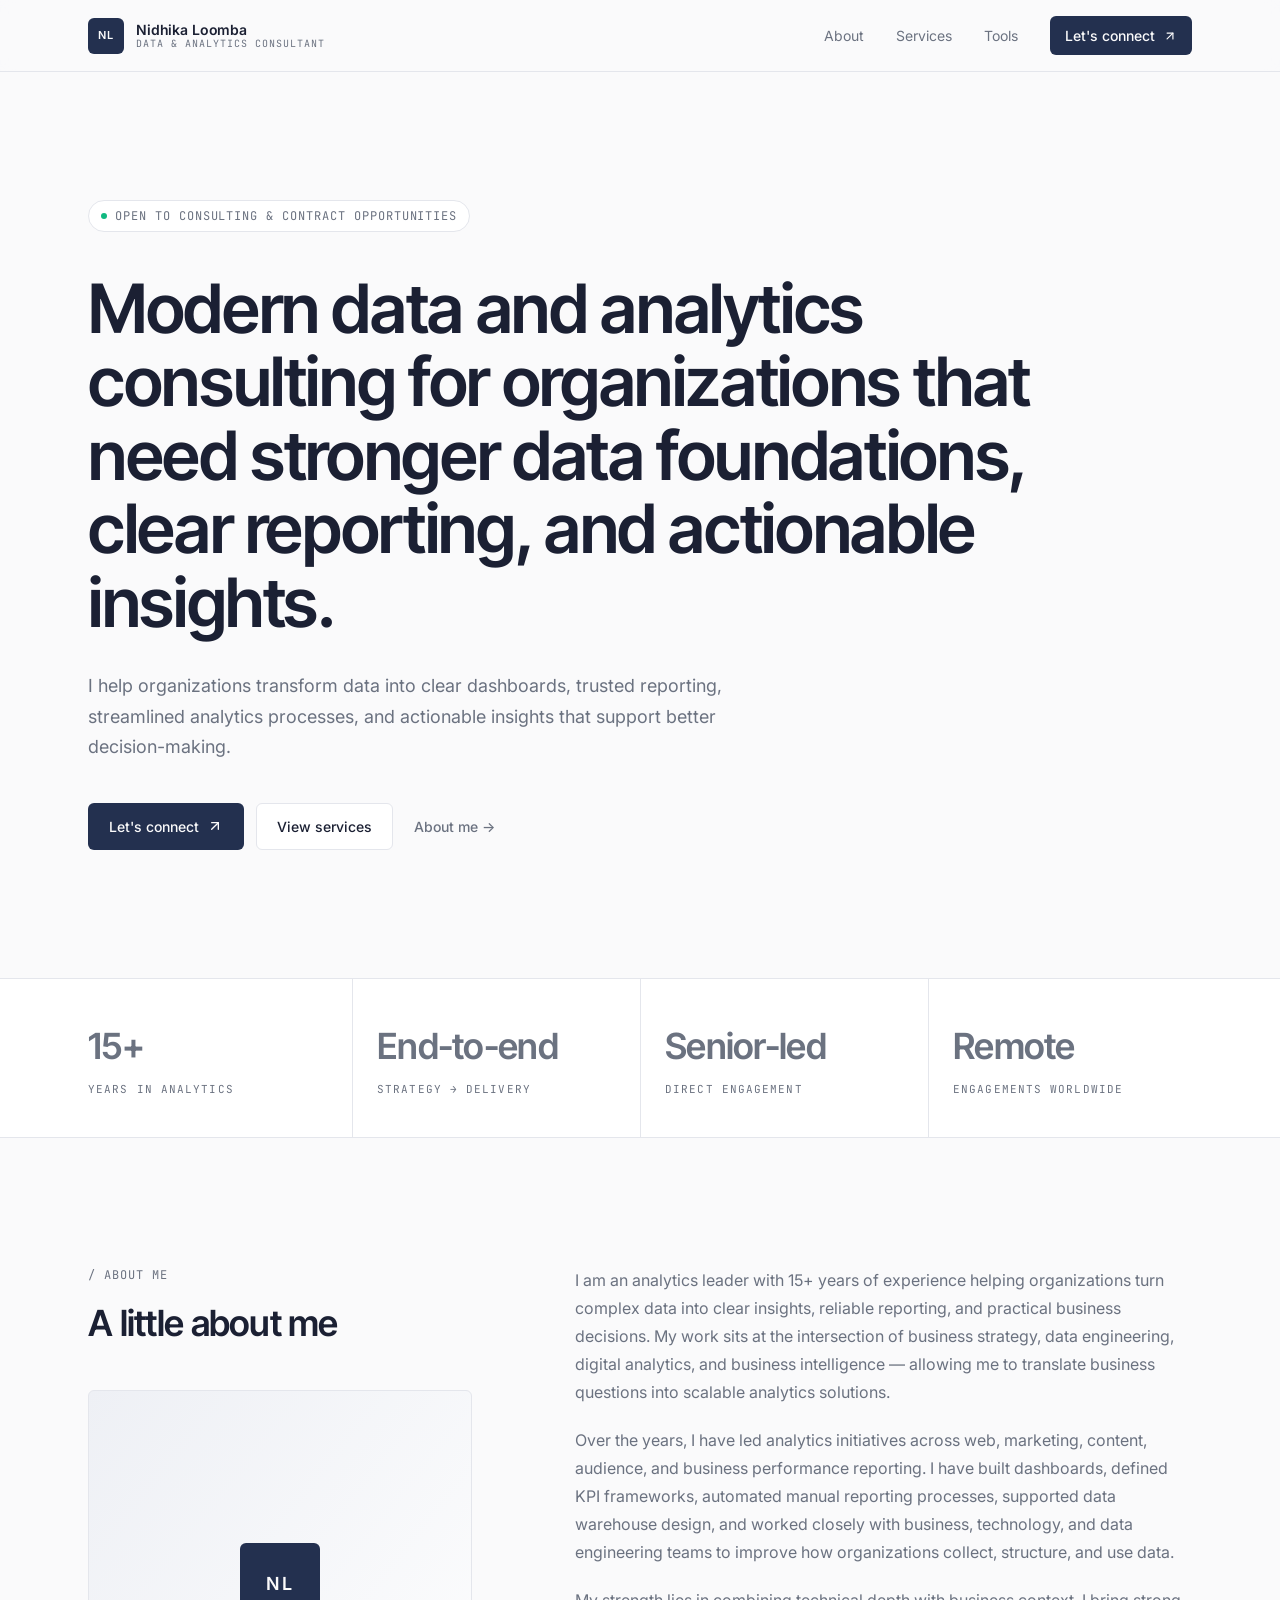
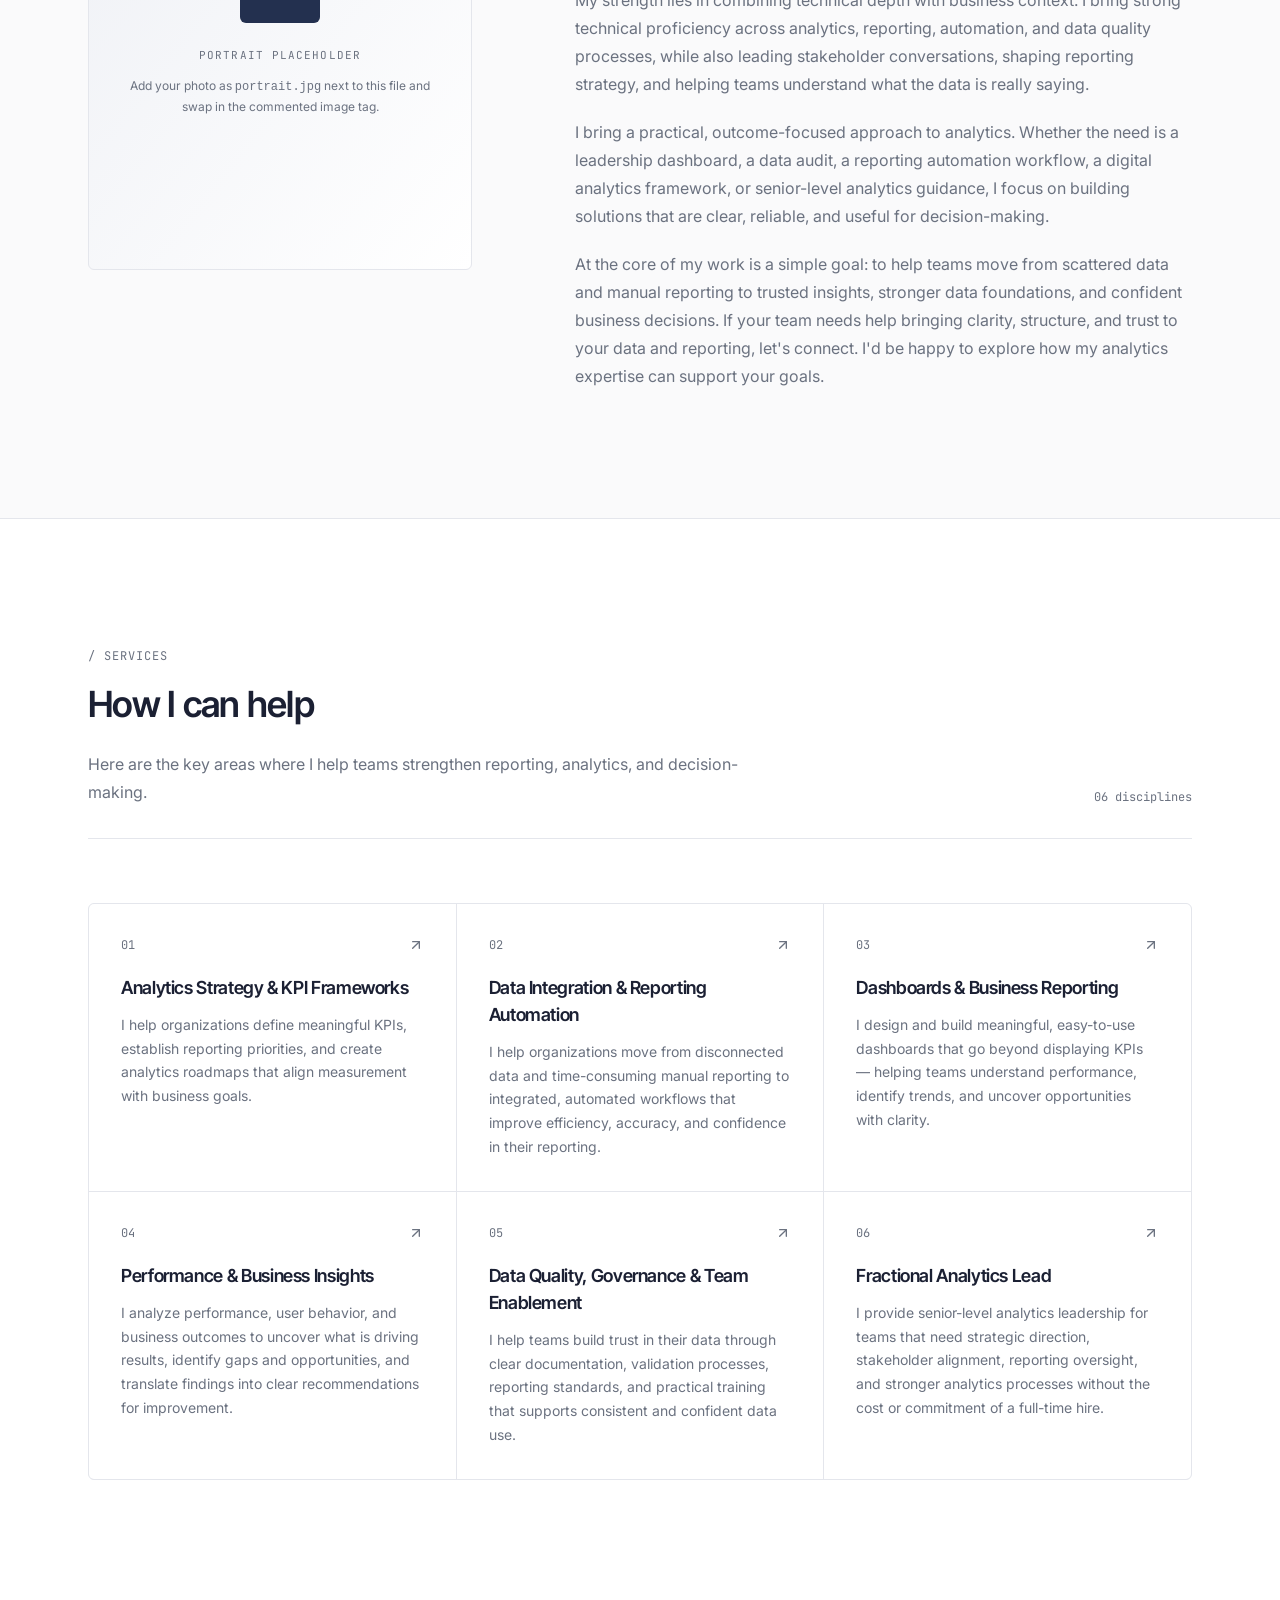
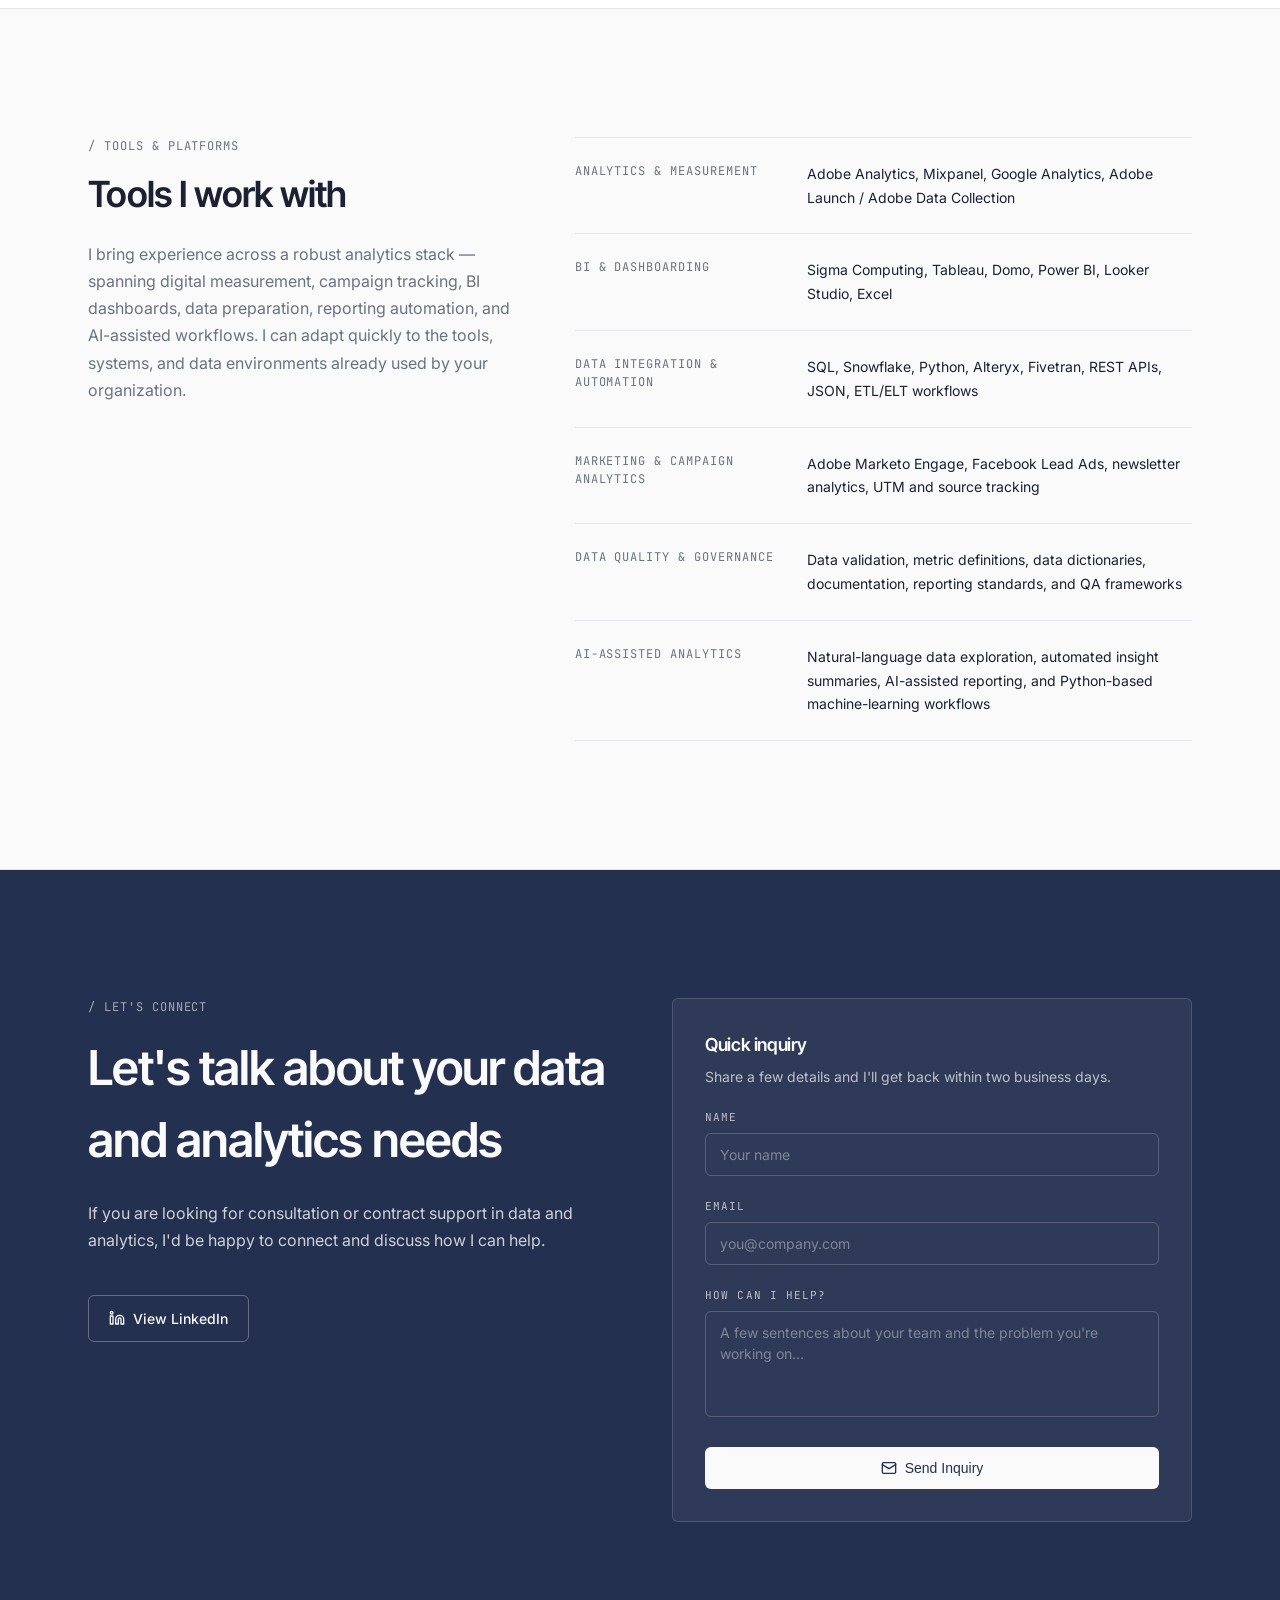
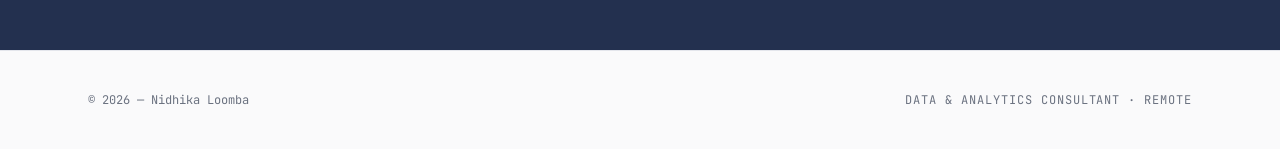
==== index.html @ ed6e91cd "Add files via upload" ====
<!doctype html>
<html lang="en">
  <head>
    <meta charset="utf-8" />
    <meta name="viewport" content="width=device-width, initial-scale=1" />
    <title>Nidhika Loomba — Data &amp; Analytics Consultant</title>
    <meta
      name="description"
      content="Senior data & analytics consultant with 15+ years of experience. Analytics strategy, dashboards, reporting automation, digital analytics, data quality, and fractional analytics leadership."
    />
    <link rel="canonical" href="https://example.github.io/" />
    <meta property="og:type" content="website" />
    <meta property="og:title" content="Nidhika Loomba — Data &amp; Analytics Consultant" />
    <meta
      property="og:description"
      content="Modern data and analytics consulting for organizations that need stronger data foundations, clear reporting, and actionable insights."
    />
    <meta name="twitter:card" content="summary_large_image" />
    <link rel="preconnect" href="https://fonts.googleapis.com" />
    <link rel="preconnect" href="https://fonts.gstatic.com" crossorigin />
    <link
      href="https://fonts.googleapis.com/css2?family=Inter:wght@400;500;600&family=Inter+Tight:wght@600&family=JetBrains+Mono:wght@400;500&display=swap"
      rel="stylesheet"
    />
    <link rel="stylesheet" href="styles.css" />
    <script type="application/ld+json">
      {
        "@context": "https://schema.org",
        "@type": "Person",
        "name": "Nidhika Loomba",
        "jobTitle": "Data & Analytics Consultant",
        "email": "mailto:nidhikaloomba@gmail.com",
        "description": "Senior data and analytics consultant with 15+ years of experience in analytics strategy, dashboards, reporting automation and data governance."
      }
    </script>
  </head>
  <body>
    <!-- HEADER -->
    <header class="site-header">
      <div class="wrap header-inner">
        <a class="brand" href="#top">
          <span class="brand-mark">NL</span>
          <span class="brand-text">
            <span class="brand-name">Nidhika Loomba</span>
            <span class="brand-role">Data &amp; Analytics Consultant</span>
          </span>
        </a>
        <nav class="site-nav">
          <a href="#about">About</a>
          <a href="#services">Services</a>
          <a href="#tools">Tools</a>
          <a href="#contact" class="btn btn-primary btn-sm">
            Let's connect
            <svg class="icon icon-sm" viewBox="0 0 24 24" aria-hidden="true"><path d="M7 17 17 7"/><path d="M7 7h10v10"/></svg>
          </a>
        </nav>
      </div>
    </header>

    <main id="top">
      <!-- HERO -->
      <section class="section">
        <div class="wrap hero">
          <div class="badge">
            <span class="dot"></span>
            <span class="mono" style="text-transform: uppercase; letter-spacing: 0.08em;">
              Open to consulting &amp; contract opportunities
            </span>
          </div>
          <h1>
            Modern data and analytics consulting for organizations that need
            stronger data foundations, clear reporting, and actionable insights.
          </h1>
          <p class="hero-lead">
            I help organizations transform data into clear dashboards, trusted
            reporting, streamlined analytics processes, and actionable insights
            that support better decision-making.
          </p>
          <div class="hero-actions">
            <a href="#contact" class="btn btn-primary">
              Let's connect
              <svg class="icon" viewBox="0 0 24 24" aria-hidden="true"><path d="M7 17 17 7"/><path d="M7 7h10v10"/></svg>
            </a>
            <a href="#services" class="btn btn-outline">View services</a>
            <a href="#about" class="btn btn-ghost">About me →</a>
          </div>
        </div>
      </section>

      <!-- METRICS -->
      <section class="metrics">
        <div class="wrap metrics-grid" style="padding-left: 0; padding-right: 0;">
          <div class="metric">
            <div class="metric-value">15+</div>
            <div class="metric-label">Years in analytics</div>
          </div>
          <div class="metric">
            <div class="metric-value">End-to-end</div>
            <div class="metric-label">Strategy → delivery</div>
          </div>
          <div class="metric">
            <div class="metric-value">Senior-led</div>
            <div class="metric-label">Direct engagement</div>
          </div>
          <div class="metric">
            <div class="metric-value">Remote</div>
            <div class="metric-label">Engagements worldwide</div>
          </div>
        </div>
      </section>

      <!-- ABOUT -->
      <section id="about" class="section">
        <div class="wrap section-pad about-grid">
          <div class="about-left">
            <div class="eyebrow">/ About Me</div>
            <h2 class="section-title">A little about me</h2>
            <div class="portrait">
              <!-- Replace the block below with: <img src="portrait.jpg" alt="Portrait of Nidhika Loomba" /> -->
              <div class="portrait-inner">
                <div class="portrait-mark">NL</div>
                <div class="metric-label" style="margin-top: 1.5rem;">Portrait Placeholder</div>
                <p class="muted" style="margin-top: 0.75rem; font-size: 0.75rem; line-height: 1.7;">
                  Add your photo as <code>portrait.jpg</code> next to this file
                  and swap in the commented image tag.
                </p>
              </div>
            </div>
          </div>
          <div class="about-copy">
            <p>
              I am an analytics leader with 15+ years of experience helping
              organizations turn complex data into clear insights, reliable
              reporting, and practical business decisions. My work sits at the
              intersection of business strategy, data engineering, digital
              analytics, and business intelligence — allowing me to translate
              business questions into scalable analytics solutions.
            </p>
            <p>
              Over the years, I have led analytics initiatives across web,
              marketing, content, audience, and business performance reporting.
              I have built dashboards, defined KPI frameworks, automated manual
              reporting processes, supported data warehouse design, and worked
              closely with business, technology, and data engineering teams to
              improve how organizations collect, structure, and use data.
            </p>
            <p>
              My strength lies in combining technical depth with business
              context. I bring strong technical proficiency across analytics,
              reporting, automation, and data quality processes, while also
              leading stakeholder conversations, shaping reporting strategy, and
              helping teams understand what the data is really saying.
            </p>
            <p>
              I bring a practical, outcome-focused approach to analytics.
              Whether the need is a leadership dashboard, a data audit, a
              reporting automation workflow, a digital analytics framework, or
              senior-level analytics guidance, I focus on building solutions
              that are clear, reliable, and useful for decision-making.
            </p>
            <p>
              At the core of my work is a simple goal: to help teams move from
              scattered data and manual reporting to trusted insights, stronger
              data foundations, and confident business decisions. If your team
              needs help bringing clarity, structure, and trust to your data and
              reporting, let's connect. I'd be happy to explore how my analytics
              expertise can support your goals.
            </p>
          </div>
        </div>
      </section>

      <!-- SERVICES -->
      <section id="services" class="section services">
        <div class="wrap section-pad">
          <div class="services-head">
            <div>
              <div class="eyebrow">/ Services</div>
              <h2 class="section-title">How I can help</h2>
              <p>
                Here are the key areas where I help teams strengthen reporting,
                analytics, and decision-making.
              </p>
            </div>
            <div class="mono muted" style="font-size: 0.75rem;">06 disciplines</div>
          </div>
          <div class="services-grid">
            <article class="service">
              <div class="service-top">
                <span>01</span>
                <svg class="icon" viewBox="0 0 24 24" aria-hidden="true"><path d="M7 17 17 7"/><path d="M7 7h10v10"/></svg>
              </div>
              <h3>Analytics Strategy &amp; KPI Frameworks</h3>
              <p>
                I help organizations define meaningful KPIs, establish reporting
                priorities, and create analytics roadmaps that align measurement
                with business goals.
              </p>
            </article>
            <article class="service">
              <div class="service-top">
                <span>02</span>
                <svg class="icon" viewBox="0 0 24 24" aria-hidden="true"><path d="M7 17 17 7"/><path d="M7 7h10v10"/></svg>
              </div>
              <h3>Data Integration &amp; Reporting Automation</h3>
              <p>
                I help organizations move from disconnected data and
                time-consuming manual reporting to integrated, automated
                workflows that improve efficiency, accuracy, and confidence in
                their reporting.
              </p>
            </article>
            <article class="service">
              <div class="service-top">
                <span>03</span>
                <svg class="icon" viewBox="0 0 24 24" aria-hidden="true"><path d="M7 17 17 7"/><path d="M7 7h10v10"/></svg>
              </div>
              <h3>Dashboards &amp; Business Reporting</h3>
              <p>
                I design and build meaningful, easy-to-use dashboards that go
                beyond displaying KPIs — helping teams understand performance,
                identify trends, and uncover opportunities with clarity.
              </p>
            </article>
            <article class="service">
              <div class="service-top">
                <span>04</span>
                <svg class="icon" viewBox="0 0 24 24" aria-hidden="true"><path d="M7 17 17 7"/><path d="M7 7h10v10"/></svg>
              </div>
              <h3>Performance &amp; Business Insights</h3>
              <p>
                I analyze performance, user behavior, and business outcomes to
                uncover what is driving results, identify gaps and
                opportunities, and translate findings into clear recommendations
                for improvement.
              </p>
            </article>
            <article class="service">
              <div class="service-top">
                <span>05</span>
                <svg class="icon" viewBox="0 0 24 24" aria-hidden="true"><path d="M7 17 17 7"/><path d="M7 7h10v10"/></svg>
              </div>
              <h3>Data Quality, Governance &amp; Team Enablement</h3>
              <p>
                I help teams build trust in their data through clear
                documentation, validation processes, reporting standards, and
                practical training that supports consistent and confident data
                use.
              </p>
            </article>
            <article class="service">
              <div class="service-top">
                <span>06</span>
                <svg class="icon" viewBox="0 0 24 24" aria-hidden="true"><path d="M7 17 17 7"/><path d="M7 7h10v10"/></svg>
              </div>
              <h3>Fractional Analytics Lead</h3>
              <p>
                I provide senior-level analytics leadership for teams that need
                strategic direction, stakeholder alignment, reporting oversight,
                and stronger analytics processes without the cost or commitment
                of a full-time hire.
              </p>
            </article>
          </div>
        </div>
      </section>

      <!-- TOOLS -->
      <section id="tools" class="section">
        <div class="wrap section-pad tools-grid">
          <div class="tools-intro">
            <div class="eyebrow">/ Tools &amp; Platforms</div>
            <h2 class="section-title">Tools I work with</h2>
            <p>
              I bring experience across a robust analytics stack — spanning
              digital measurement, campaign tracking, BI dashboards, data
              preparation, reporting automation, and AI-assisted workflows. I
              can adapt quickly to the tools, systems, and data environments
              already used by your organization.
            </p>
          </div>
          <div class="tools-body">
            <dl class="tool-list">
              <div class="tool-row">
                <dt>Analytics &amp; Measurement</dt>
                <dd>Adobe Analytics, Mixpanel, Google Analytics, Adobe Launch / Adobe Data Collection</dd>
              </div>
              <div class="tool-row">
                <dt>BI &amp; Dashboarding</dt>
                <dd>Sigma Computing, Tableau, Domo, Power BI, Looker Studio, Excel</dd>
              </div>
              <div class="tool-row">
                <dt>Data Integration &amp; Automation</dt>
                <dd>SQL, Snowflake, Python, Alteryx, Fivetran, REST APIs, JSON, ETL/ELT workflows</dd>
              </div>
              <div class="tool-row">
                <dt>Marketing &amp; Campaign Analytics</dt>
                <dd>Adobe Marketo Engage, Facebook Lead Ads, newsletter analytics, UTM and source tracking</dd>
              </div>
              <div class="tool-row">
                <dt>Data Quality &amp; Governance</dt>
                <dd>Data validation, metric definitions, data dictionaries, documentation, reporting standards, and QA frameworks</dd>
              </div>
              <div class="tool-row">
                <dt>AI-Assisted Analytics</dt>
                <dd>Natural-language data exploration, automated insight summaries, AI-assisted reporting, and Python-based machine-learning workflows</dd>
              </div>
            </dl>
          </div>
        </div>
      </section>

      <!-- CONTACT -->
      <section id="contact" class="contact">
        <div class="wrap section-pad contact-grid">
          <div class="contact-left">
            <div class="eyebrow">/ Let's Connect</div>
            <h2>Let's talk about your data and analytics needs</h2>
            <p class="contact-lead">
              If you are looking for consultation or contract support in data
              and analytics, I'd be happy to connect and discuss how I can help.
            </p>
            <div class="contact-actions">
              <a
                href="https://www.linkedin.com/"
                target="_blank"
                rel="noreferrer"
                class="btn btn-on-dark"
              >
                <svg class="icon" viewBox="0 0 24 24" aria-hidden="true"><path d="M16 8a6 6 0 0 1 6 6v7h-4v-7a2 2 0 0 0-4 0v7h-4v-7a6 6 0 0 1 6-6z"/><rect x="2" y="9" width="4" height="12"/><circle cx="4" cy="4" r="2"/></svg>
                View LinkedIn
              </a>
            </div>
          </div>

          <div class="contact-right">
            <form class="contact-form" id="inquiry-form">
              <h3>Quick inquiry</h3>
              <p>Share a few details and I'll get back within two business days.</p>
              <div class="field">
                <label for="name">Name</label>
                <input id="name" name="name" required placeholder="Your name" />
              </div>
              <div class="field">
                <label for="email">Email</label>
                <input id="email" name="email" type="email" required placeholder="you@company.com" />
              </div>
              <div class="field">
                <label for="message">How can I help?</label>
                <textarea
                  id="message"
                  name="message"
                  rows="4"
                  required
                  placeholder="A few sentences about your team and the problem you're working on…"
                ></textarea>
              </div>
              <button type="submit" class="btn btn-submit">
                <svg class="icon" viewBox="0 0 24 24" aria-hidden="true"><rect x="2" y="4" width="20" height="16" rx="2"/><path d="m22 7-10 6L2 7"/></svg>
                Send Inquiry
              </button>
            </form>
          </div>
        </div>
      </section>
    </main>

    <!-- FOOTER -->
    <footer class="site-footer">
      <div class="wrap footer-inner">
        <div class="mono">© <span id="year">2026</span> — Nidhika Loomba</div>
        <div class="mono" style="text-transform: uppercase; letter-spacing: 0.08em;">
          Data &amp; Analytics Consultant · Remote
        </div>
      </div>
    </footer>

    <script src="script.js"></script>
  </body>
</html>
---- styles.css ----
/* Nidhika Loomba — Data & Analytics Consultant
   Plain CSS, no build step required. */

:root {
  --background: #fafafb;
  --foreground: #1b2033;
  --card: #ffffff;
  --primary: #23304f;
  --primary-foreground: #fafafb;
  --muted-foreground: #6b7280;
  --accent: #eef0f5;
  --border: #e4e6ec;
  --radius: 0.375rem;
  --font-display: "Inter Tight", ui-sans-serif, system-ui, sans-serif;
  --font-body: "Inter", ui-sans-serif, system-ui, sans-serif;
  --font-mono: "JetBrains Mono", ui-monospace, monospace;
  --max: 72rem;
}

* { box-sizing: border-box; margin: 0; padding: 0; }

html { scroll-behavior: smooth; }

body {
  background: var(--background);
  color: var(--foreground);
  font-family: var(--font-body);
  line-height: 1.5;
  -webkit-font-smoothing: antialiased;
}

h1, h2, h3, h4 { font-family: var(--font-display); letter-spacing: -0.02em; font-weight: 600; }

a { color: inherit; text-decoration: none; }

.wrap { max-width: var(--max); margin: 0 auto; padding-left: 1.5rem; padding-right: 1.5rem; }
.mono { font-family: var(--font-mono); }
.eyebrow {
  font-family: var(--font-mono); font-size: 0.75rem; text-transform: uppercase;
  letter-spacing: 0.08em; color: var(--muted-foreground);
}
.muted { color: var(--muted-foreground); }
.section { border-bottom: 1px solid var(--border); }
.section-pad { padding-top: 6rem; padding-bottom: 6rem; }
.icon { width: 1rem; height: 1rem; stroke: currentColor; fill: none; stroke-width: 2; stroke-linecap: round; stroke-linejoin: round; flex: none; }
.icon-sm { width: 0.875rem; height: 0.875rem; }

/* ---------- Header ---------- */
.site-header {
  position: sticky; top: 0; z-index: 50;
  border-bottom: 1px solid var(--border);
  background: rgba(250, 250, 251, 0.85);
  backdrop-filter: blur(8px);
}
.header-inner { display: flex; align-items: center; justify-content: space-between; padding-top: 1rem; padding-bottom: 1rem; }
.brand { display: flex; align-items: center; gap: 0.75rem; }
.brand-mark {
  display: flex; align-items: center; justify-content: center;
  height: 2.25rem; width: 2.25rem; border-radius: var(--radius);
  background: var(--primary); color: var(--primary-foreground);
  font-size: 11px; font-weight: 600; letter-spacing: 0.1em;
}
.brand-text { display: flex; flex-direction: column; line-height: 1.15; }
.brand-name { font-size: 0.875rem; font-weight: 600; letter-spacing: -0.01em; }
.brand-role { font-family: var(--font-mono); font-size: 10px; text-transform: uppercase; letter-spacing: 0.1em; color: var(--muted-foreground); }
.site-nav { display: none; align-items: center; gap: 2rem; font-size: 0.875rem; color: var(--muted-foreground); }
.site-nav a:hover { color: var(--foreground); }

/* ---------- Buttons ---------- */
.btn {
  display: inline-flex; align-items: center; gap: 0.5rem;
  border-radius: var(--radius); padding: 0.75rem 1.25rem;
  font-size: 0.875rem; font-weight: 500; border: 1px solid transparent;
  cursor: pointer; transition: background 0.15s, opacity 0.15s, color 0.15s;
}
.btn-primary { background: var(--primary); color: var(--primary-foreground); }
.btn-primary:hover { opacity: 0.9; }
.btn-outline { border-color: var(--border); background: var(--card); }
.btn-outline:hover { background: var(--accent); }
.btn-ghost { color: var(--muted-foreground); padding: 0.75rem 0.5rem; }
.btn-ghost:hover { color: var(--foreground); }
.btn-sm { padding: 0.5rem 0.875rem; }

/* ---------- Hero ---------- */
.hero { padding-top: 5rem; padding-bottom: 5rem; }
.badge {
  display: inline-flex; align-items: center; gap: 0.5rem;
  border: 1px solid var(--border); background: var(--card);
  border-radius: 999px; padding: 0.375rem 0.75rem;
  font-size: 0.75rem; color: var(--muted-foreground); margin-bottom: 2.5rem;
}
.dot { height: 0.375rem; width: 0.375rem; border-radius: 999px; background: #10b981; }
.hero h1 { max-width: 60rem; font-size: 2.25rem; line-height: 1.08; }
.hero-lead { margin-top: 2rem; max-width: 42rem; font-size: 1.125rem; line-height: 1.7; color: var(--muted-foreground); }
.hero-actions { margin-top: 2.5rem; display: flex; flex-wrap: wrap; gap: 0.75rem; align-items: center; }

/* ---------- Metrics ---------- */
.metrics { background: var(--card); border-bottom: 1px solid var(--border); }
.metrics-grid { display: grid; grid-template-columns: repeat(2, 1fr); }
.metric { padding: 2.5rem 1.5rem; border-left: 1px solid var(--border); transition: background 0.15s; }
.metric:first-child { border-left: 0; }
.metric:nth-child(3) { border-left: 0; }
.metric:hover { background: var(--background); }
.metric-value { font-family: var(--font-display); font-size: 1.875rem; font-weight: 600; letter-spacing: -0.02em; color: var(--muted-foreground); }
.metric:hover .metric-value { color: var(--primary); }
.metric-label { margin-top: 0.5rem; font-family: var(--font-mono); font-size: 11px; text-transform: uppercase; letter-spacing: 0.1em; color: var(--muted-foreground); }

/* ---------- About ---------- */
.about-grid { display: grid; gap: 4rem; }
.about-copy p { color: var(--muted-foreground); line-height: 1.75; }
.about-copy p + p { margin-top: 1.25rem; }
.portrait {
  display: none; margin-top: 2.5rem; aspect-ratio: 4 / 5; max-width: 24rem;
  border: 1px solid var(--border); border-radius: var(--radius);
  background: linear-gradient(to bottom right, var(--accent), var(--card));
  overflow: hidden;
}
.portrait img { width: 100%; height: 100%; object-fit: cover; display: block; }
.portrait-inner { height: 100%; display: flex; flex-direction: column; align-items: center; justify-content: center; text-align: center; padding: 2rem; }
.portrait-mark {
  display: flex; align-items: center; justify-content: center;
  height: 5rem; width: 5rem; border-radius: var(--radius);
  background: var(--primary); color: var(--primary-foreground);
  font-size: 1.125rem; font-weight: 600; letter-spacing: 0.1em;
}

h2.section-title { margin-top: 0.75rem; font-size: 1.875rem; }

/* ---------- Services ---------- */
.services { background: var(--card); }
.services-head {
  display: flex; flex-direction: column; gap: 2rem;
  border-bottom: 1px solid var(--border); padding-bottom: 2rem; margin-bottom: 4rem;
}
.services-head p { margin-top: 1.25rem; max-width: 42rem; color: var(--muted-foreground); line-height: 1.7; }
.services-grid {
  display: grid; grid-template-columns: 1fr; gap: 1px;
  background: var(--border); border: 1px solid var(--border);
  border-radius: var(--radius); overflow: hidden;
}
.service { background: var(--card); padding: 2rem; display: flex; flex-direction: column; gap: 0.75rem; transition: background 0.15s; }
.service:hover { background: var(--background); }
.service-top { display: flex; align-items: center; justify-content: space-between; color: var(--muted-foreground); font-family: var(--font-mono); font-size: 0.75rem; }
.service:hover .service-top .icon { color: var(--primary); }
.service h3 { font-size: 1.125rem; margin-top: 0.5rem; }
.service p { font-size: 0.875rem; line-height: 1.7; color: var(--muted-foreground); }

/* ---------- Tools ---------- */
.tools-grid { display: grid; gap: 4rem; }
.tools-intro p { margin-top: 1.25rem; color: var(--muted-foreground); line-height: 1.7; }
.tool-list { border-top: 1px solid var(--border); border-bottom: 1px solid var(--border); }
.tool-row { display: grid; grid-template-columns: 1fr; gap: 0.75rem; padding: 1.5rem 0; border-bottom: 1px solid var(--border); }
.tool-row:last-child { border-bottom: 0; }
.tool-row dt { font-family: var(--font-mono); font-size: 0.75rem; text-transform: uppercase; letter-spacing: 0.08em; color: var(--muted-foreground); }
.tool-row dd { font-size: 0.875rem; line-height: 1.7; }

/* ---------- Contact ---------- */
.contact { background: var(--primary); color: var(--primary-foreground); }
.contact-grid { display: grid; gap: 4rem; }
.contact h2 { margin-top: 1rem; font-size: 1.875rem; }
.contact-lead { margin-top: 1.5rem; max-width: 36rem; line-height: 1.7; opacity: 0.8; }
.contact .eyebrow { color: inherit; opacity: 0.6; }
.contact-actions { margin-top: 2.5rem; display: flex; flex-wrap: wrap; gap: 0.75rem; }
.btn-on-dark { border-color: rgba(250, 250, 251, 0.3); background: transparent; color: inherit; }
.btn-on-dark:hover { background: rgba(250, 250, 251, 0.1); }
.contact-form {
  border: 1px solid rgba(250, 250, 251, 0.15);
  background: rgba(250, 250, 251, 0.05);
  border-radius: var(--radius); padding: 2rem;
}
.contact-form h3 { font-size: 1.125rem; }
.contact-form > p { margin-top: 0.5rem; font-size: 0.875rem; opacity: 0.7; }
.field { margin-top: 1rem; }
.field label { font-family: var(--font-mono); font-size: 11px; text-transform: uppercase; letter-spacing: 0.1em; opacity: 0.7; }
.field input, .field textarea {
  margin-top: 0.375rem; width: 100%; font: inherit; font-size: 0.875rem; color: inherit;
  background: transparent; border: 1px solid rgba(250, 250, 251, 0.2);
  border-radius: var(--radius); padding: 0.625rem 0.875rem; resize: none;
}
.field input::placeholder, .field textarea::placeholder { color: rgba(250, 250, 251, 0.4); }
.field input:focus, .field textarea:focus { outline: none; border-color: rgba(250, 250, 251, 0.6); }
.btn-submit {
  margin-top: 1.5rem; width: 100%; justify-content: center;
  background: var(--primary-foreground); color: var(--primary);
}
.btn-submit:hover { opacity: 0.9; }

/* ---------- Footer ---------- */
.site-footer { border-top: 1px solid var(--border); background: var(--background); }
.footer-inner {
  display: flex; flex-direction: column; gap: 1rem;
  padding-top: 2.5rem; padding-bottom: 2.5rem;
  font-size: 0.75rem; color: var(--muted-foreground);
}

/* ---------- Responsive ---------- */
@media (min-width: 768px) {
  .metric:nth-child(3) { border-left: 1px solid var(--border); }
  .site-nav { display: flex; }
  .section-pad { padding-top: 8rem; padding-bottom: 8rem; }
  .hero { padding-top: 8rem; padding-bottom: 8rem; }
  .hero h1 { font-size: 3.75rem; }
  .metrics-grid { grid-template-columns: repeat(4, 1fr); }
  .about-grid, .tools-grid, .contact-grid { grid-template-columns: repeat(12, 1fr); }
  .about-left, .tools-intro { grid-column: span 5; }
  .about-copy, .tools-body { grid-column: span 7; }
  .contact-left, .contact-right { grid-column: span 6; }
  .portrait { display: block; }
  .services-grid { grid-template-columns: repeat(2, 1fr); }
  .services-head { flex-direction: row; align-items: flex-end; justify-content: space-between; }
  .tool-row { grid-template-columns: 200px 1fr; gap: 2rem; }
  h2.section-title { font-size: 2.25rem; }
  .contact h2 { font-size: 3rem; }
  .footer-inner { flex-direction: row; align-items: center; justify-content: space-between; }
  .metric-value { font-size: 2.25rem; }
}

@media (min-width: 1024px) {
  .hero h1 { font-size: 4.25rem; }
  .services-grid { grid-template-columns: repeat(3, 1fr); }
}
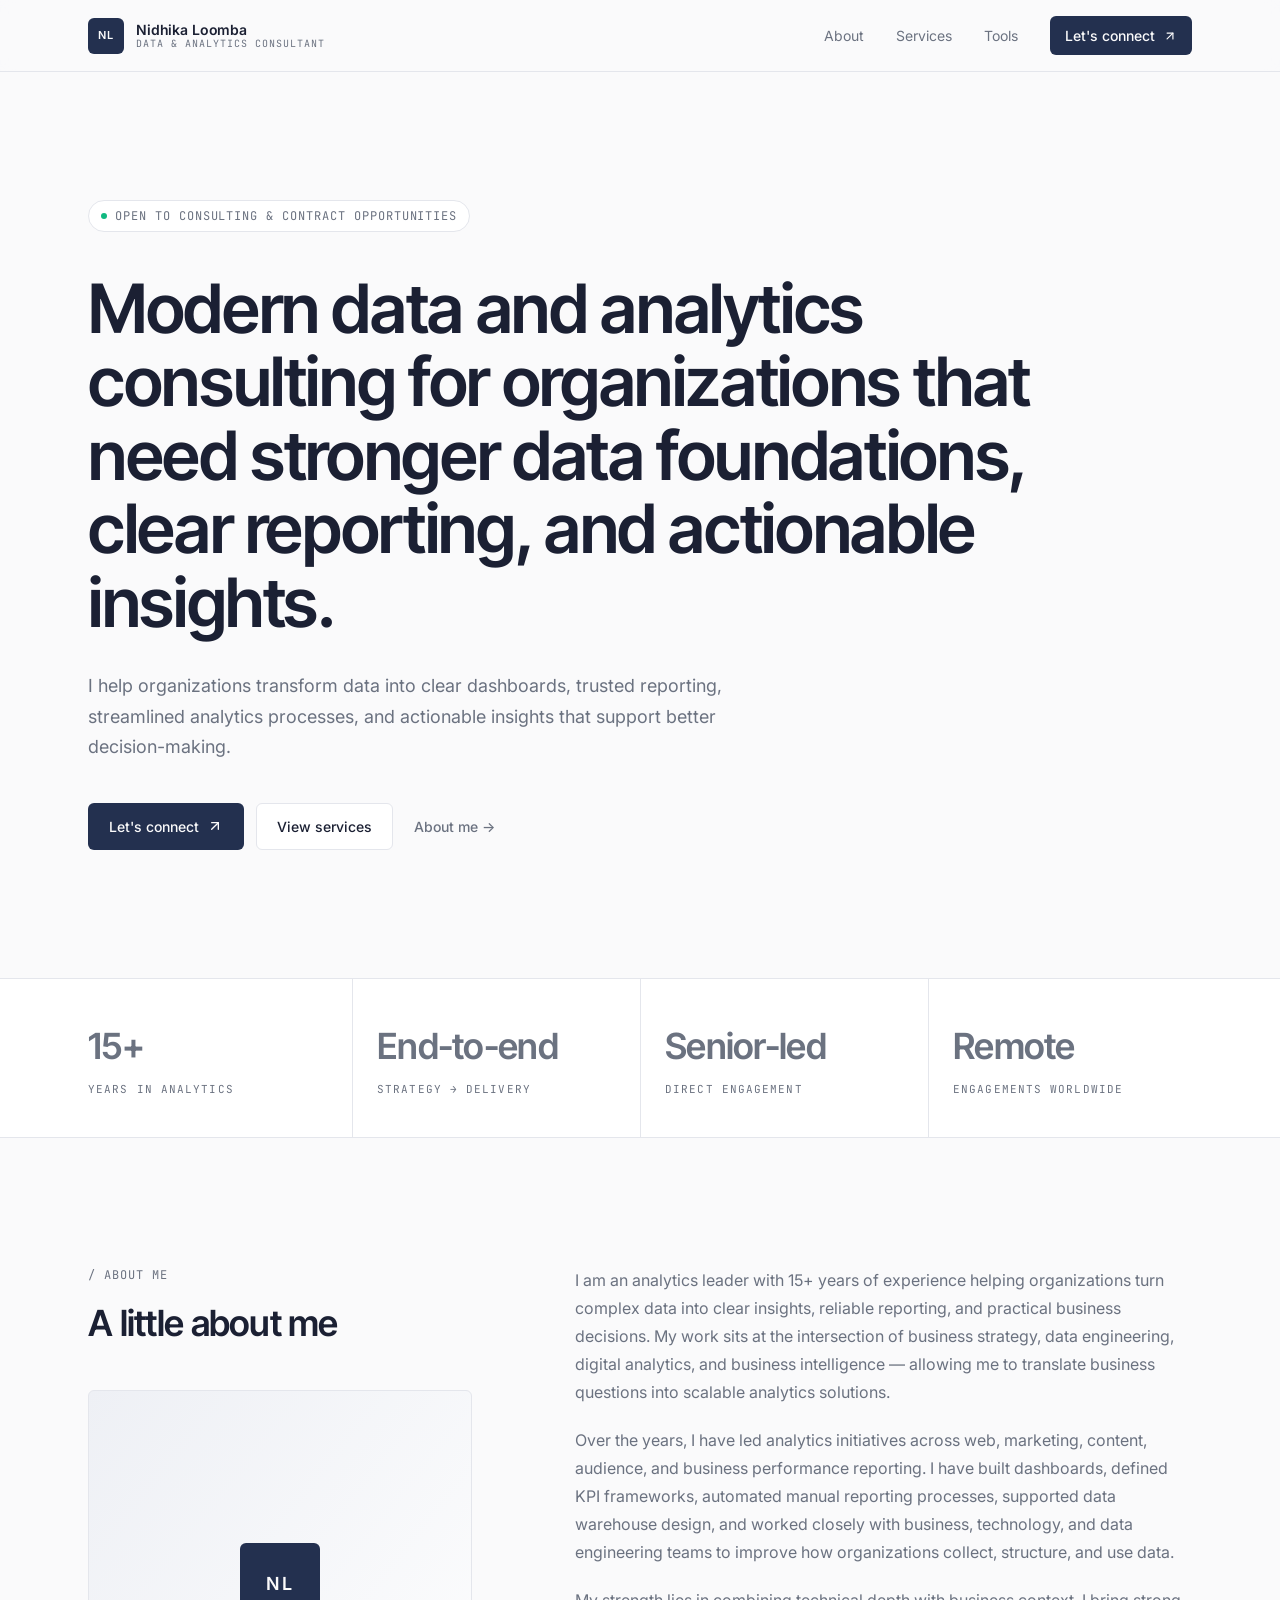
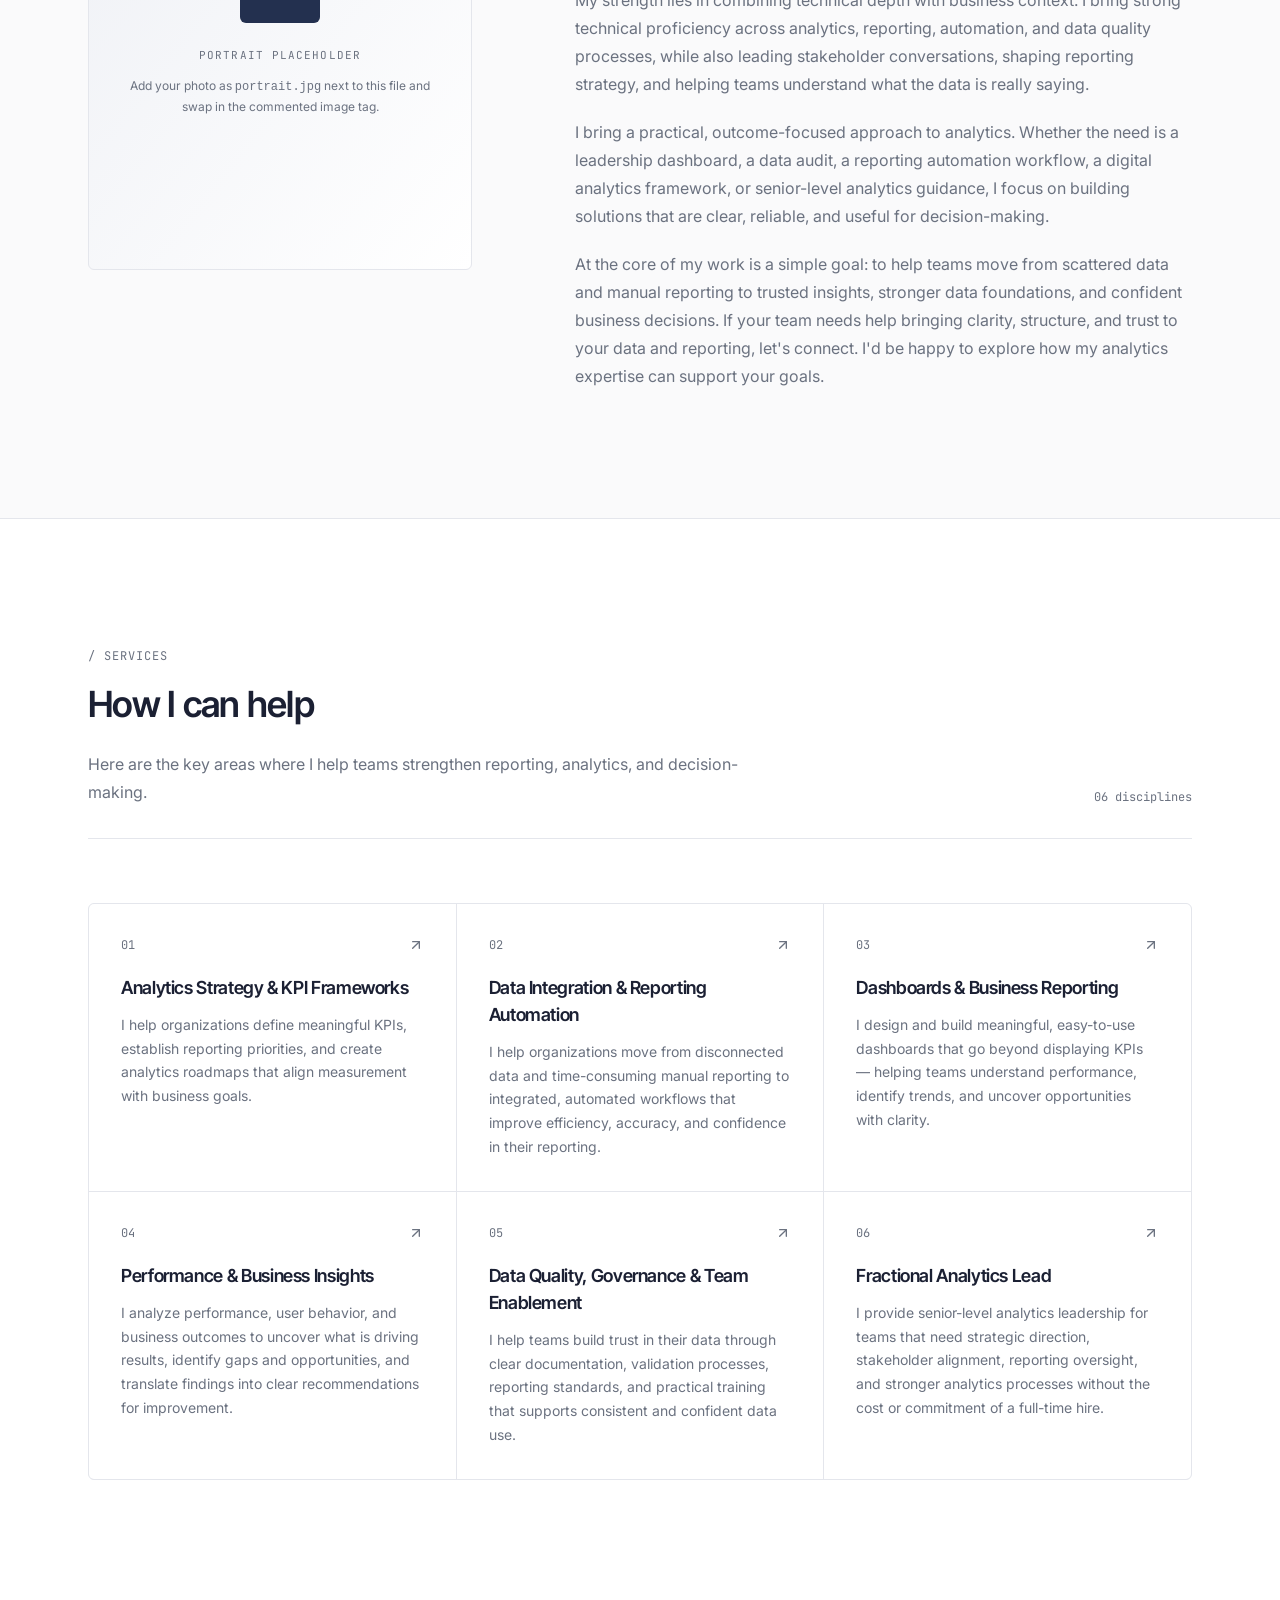
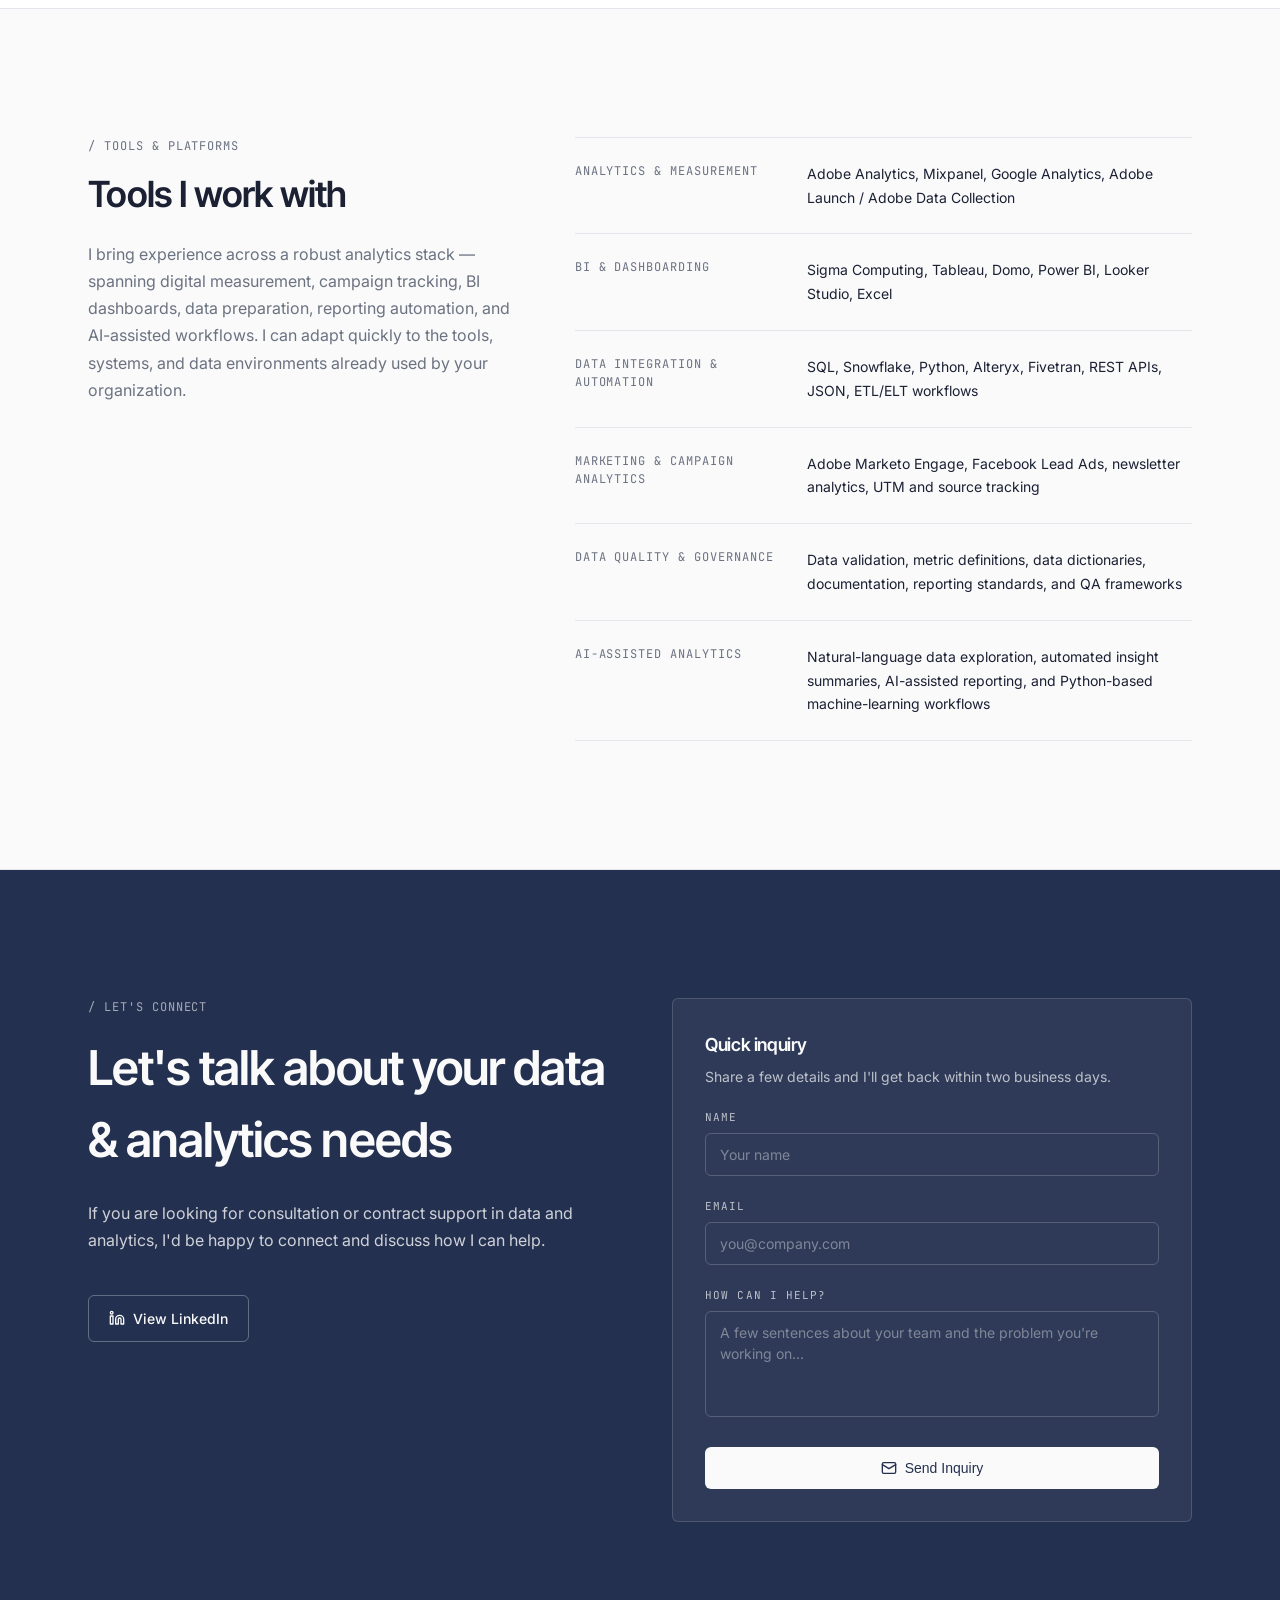
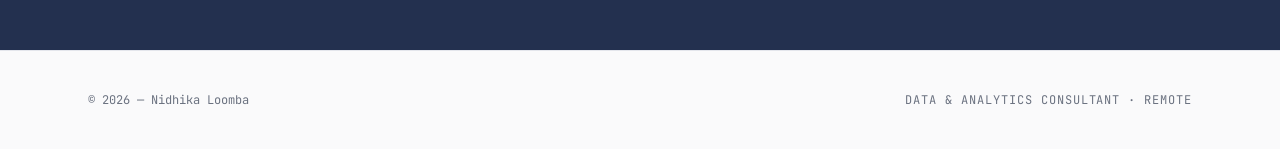
==== commit 22e0b4d6: "Update heading to include '&' in place of 'and'" ====
--- a/index.html
+++ b/index.html
@@ -315,7 +315,7 @@
         <div class="wrap section-pad contact-grid">
           <div class="contact-left">
             <div class="eyebrow">/ Let's Connect</div>
-            <h2>Let's talk about your data and analytics needs</h2>
+            <h2>Let's talk about your data & analytics needs</h2>
             <p class="contact-lead">
               If you are looking for consultation or contract support in data
               and analytics, I'd be happy to connect and discuss how I can help.
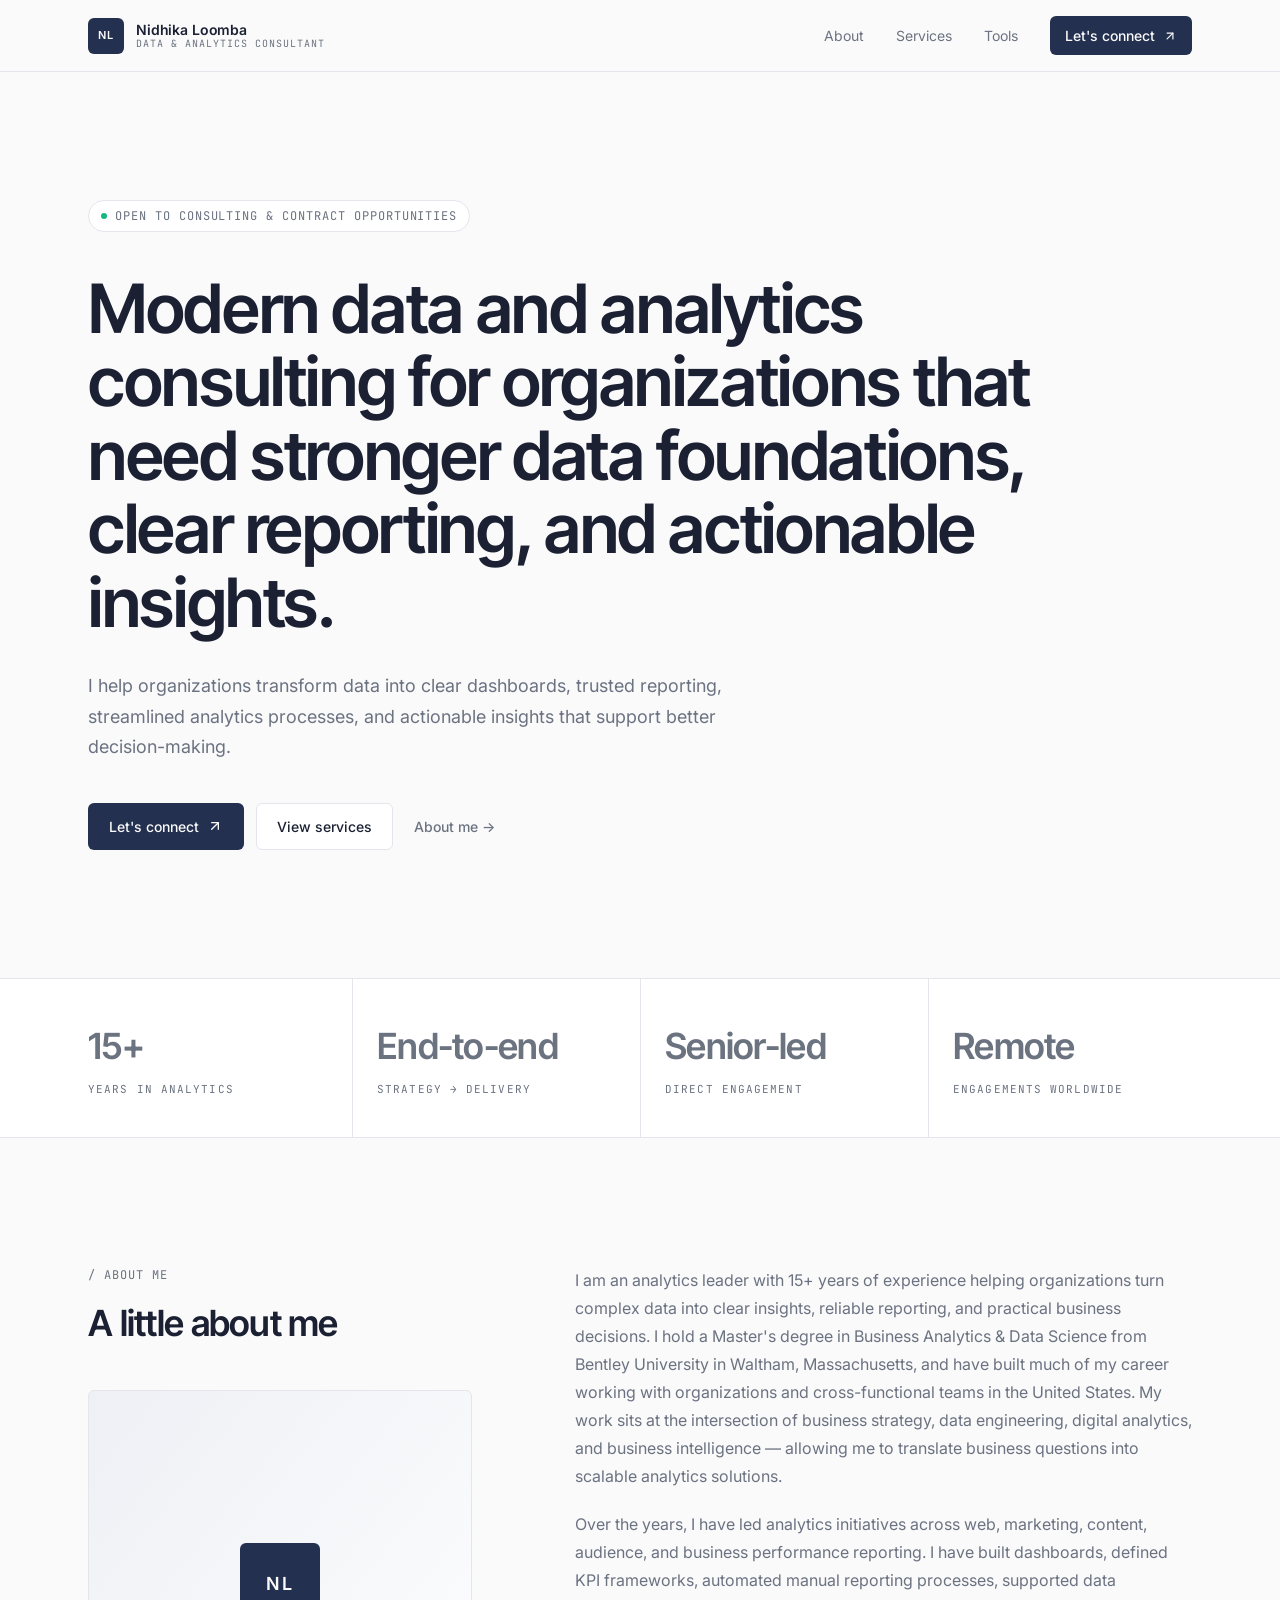
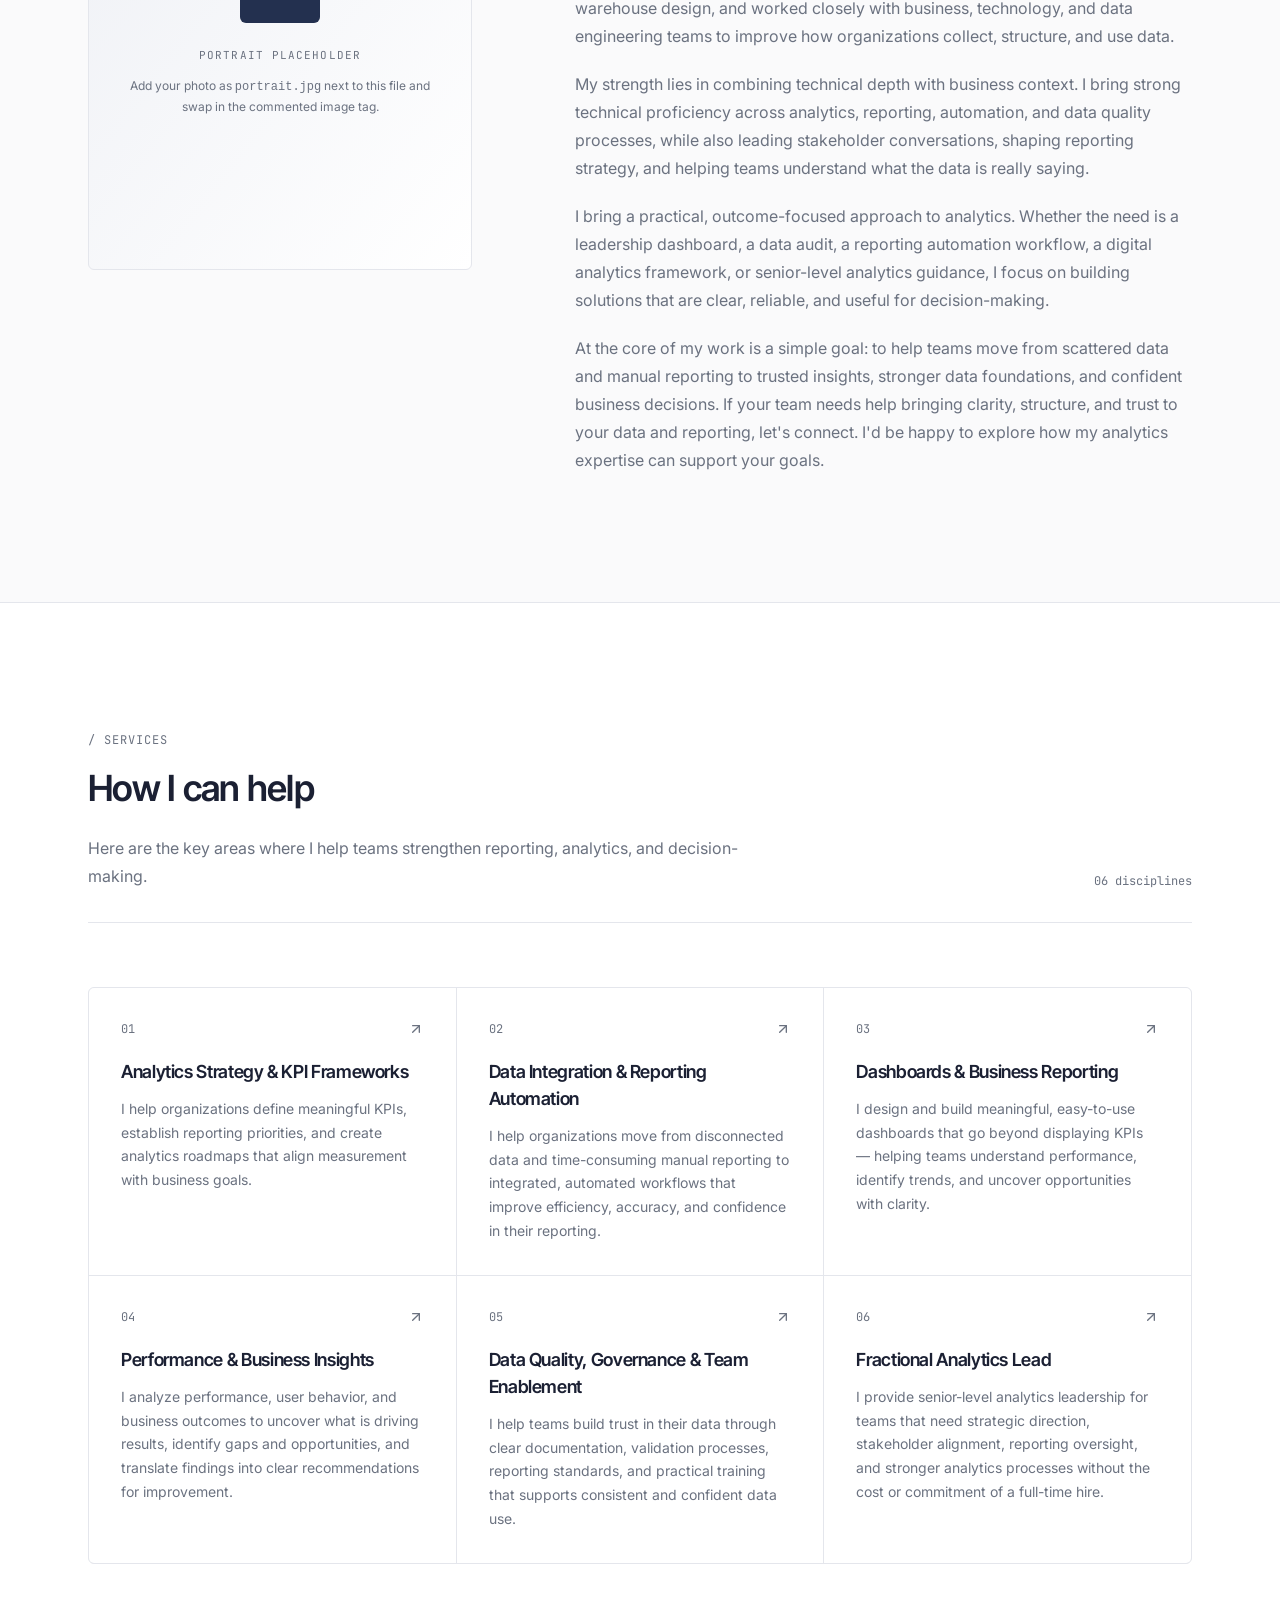
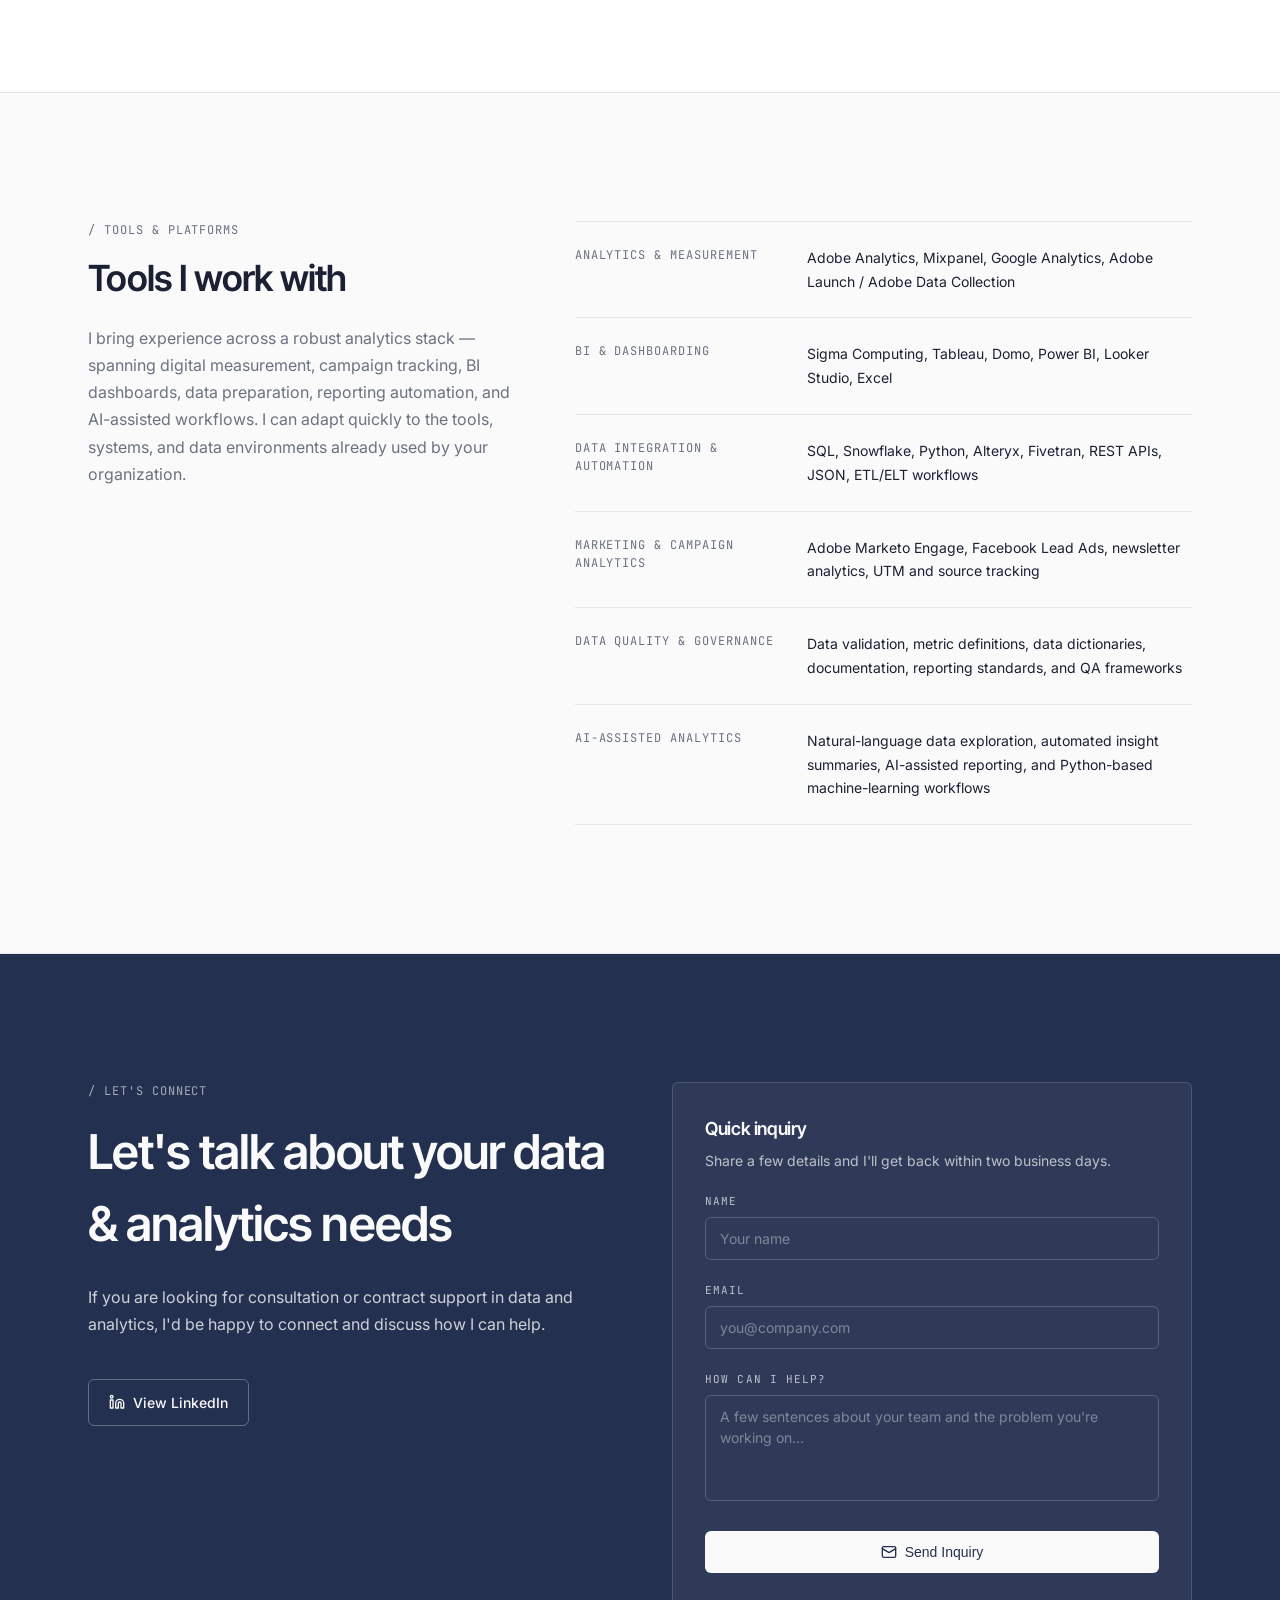
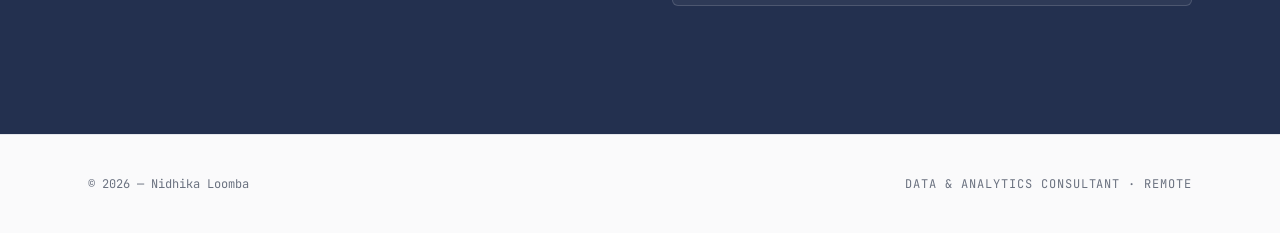
==== commit c438c25e: "Update index.html" ====
--- a/index.html
+++ b/index.html
@@ -129,9 +129,13 @@
           </div>
           <div class="about-copy">
             <p>
-              I am an analytics leader with 15+ years of experience helping
+              I  am an analytics leader with 15+ years of experience helping
               organizations turn complex data into clear insights, reliable
-              reporting, and practical business decisions. My work sits at the
+              reporting, and practical business decisions. I hold a Master's
+              degree in Business Analytics & Data Science from Bentley 
+              University in Waltham, Massachusetts, and have built much of my 
+              career working with organizations and cross-functional teams in the
+              United States. My work sits at the
               intersection of business strategy, data engineering, digital
               analytics, and business intelligence — allowing me to translate
               business questions into scalable analytics solutions.
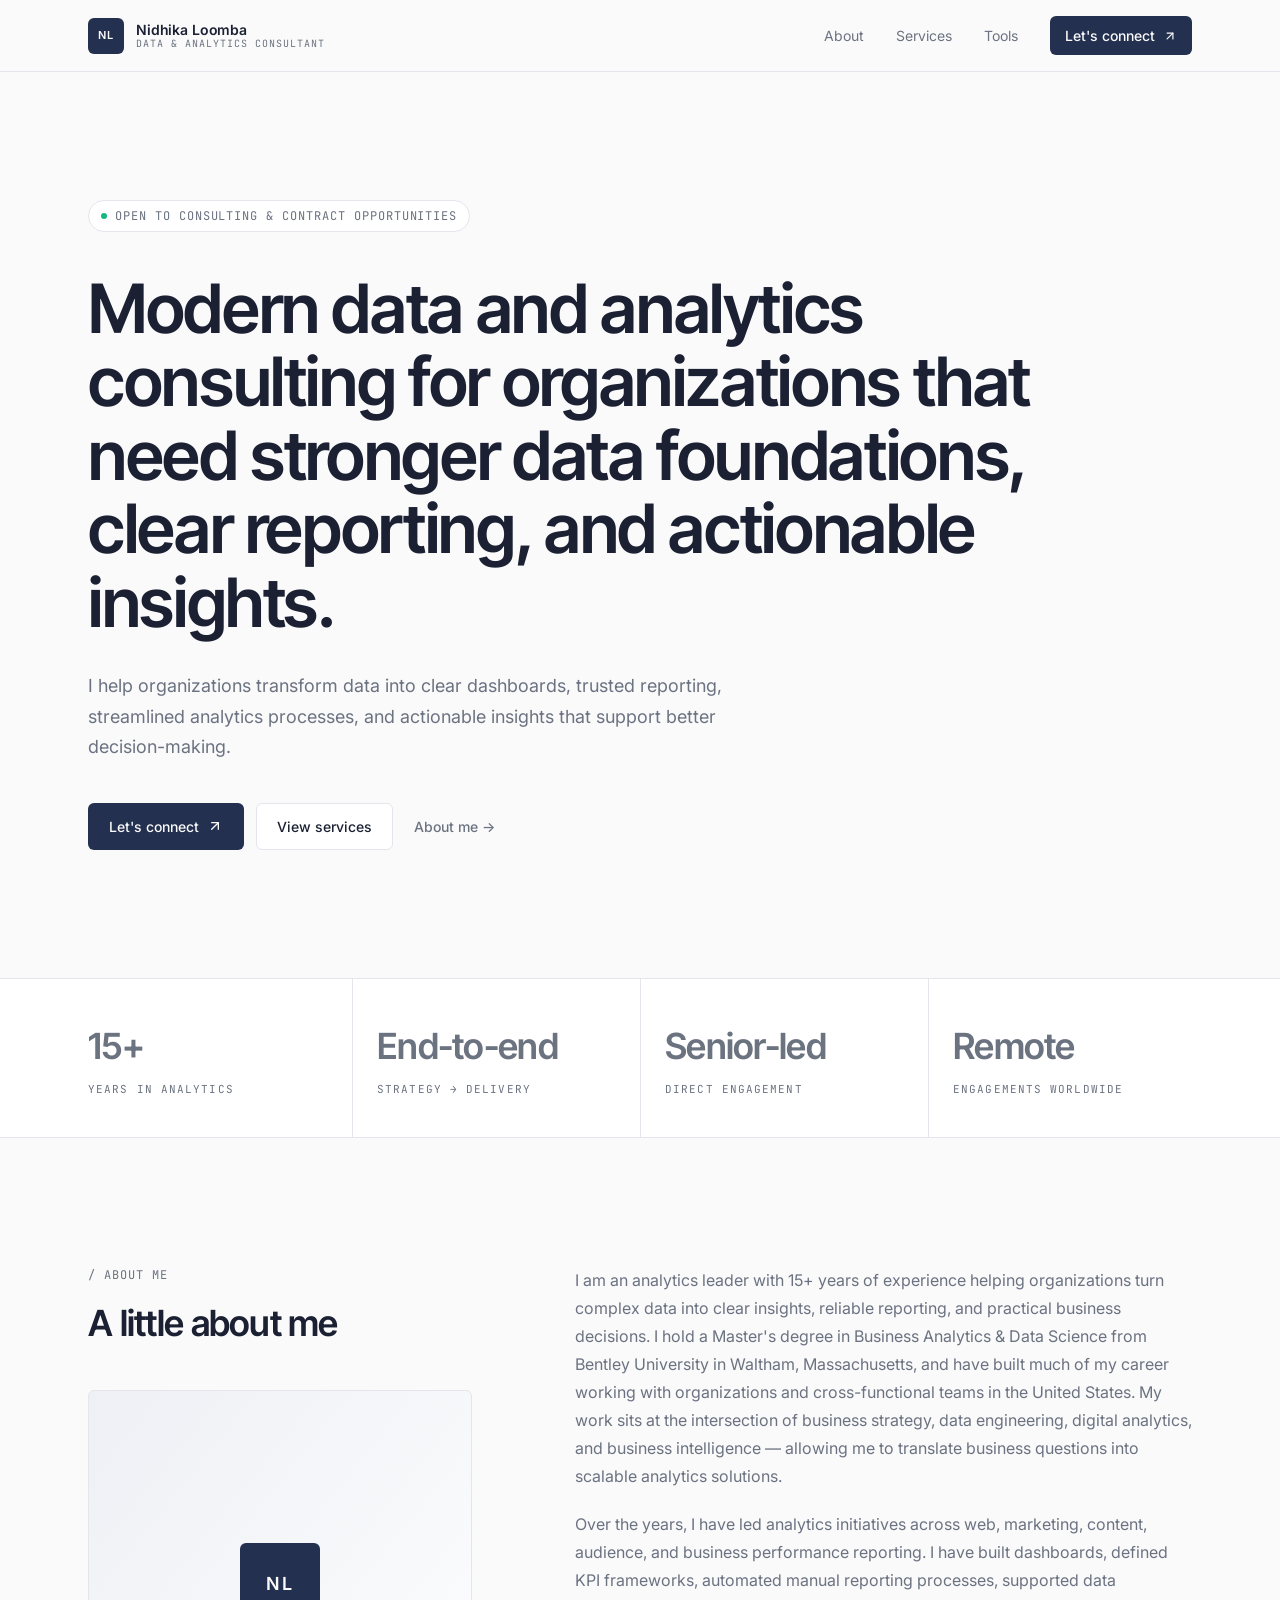
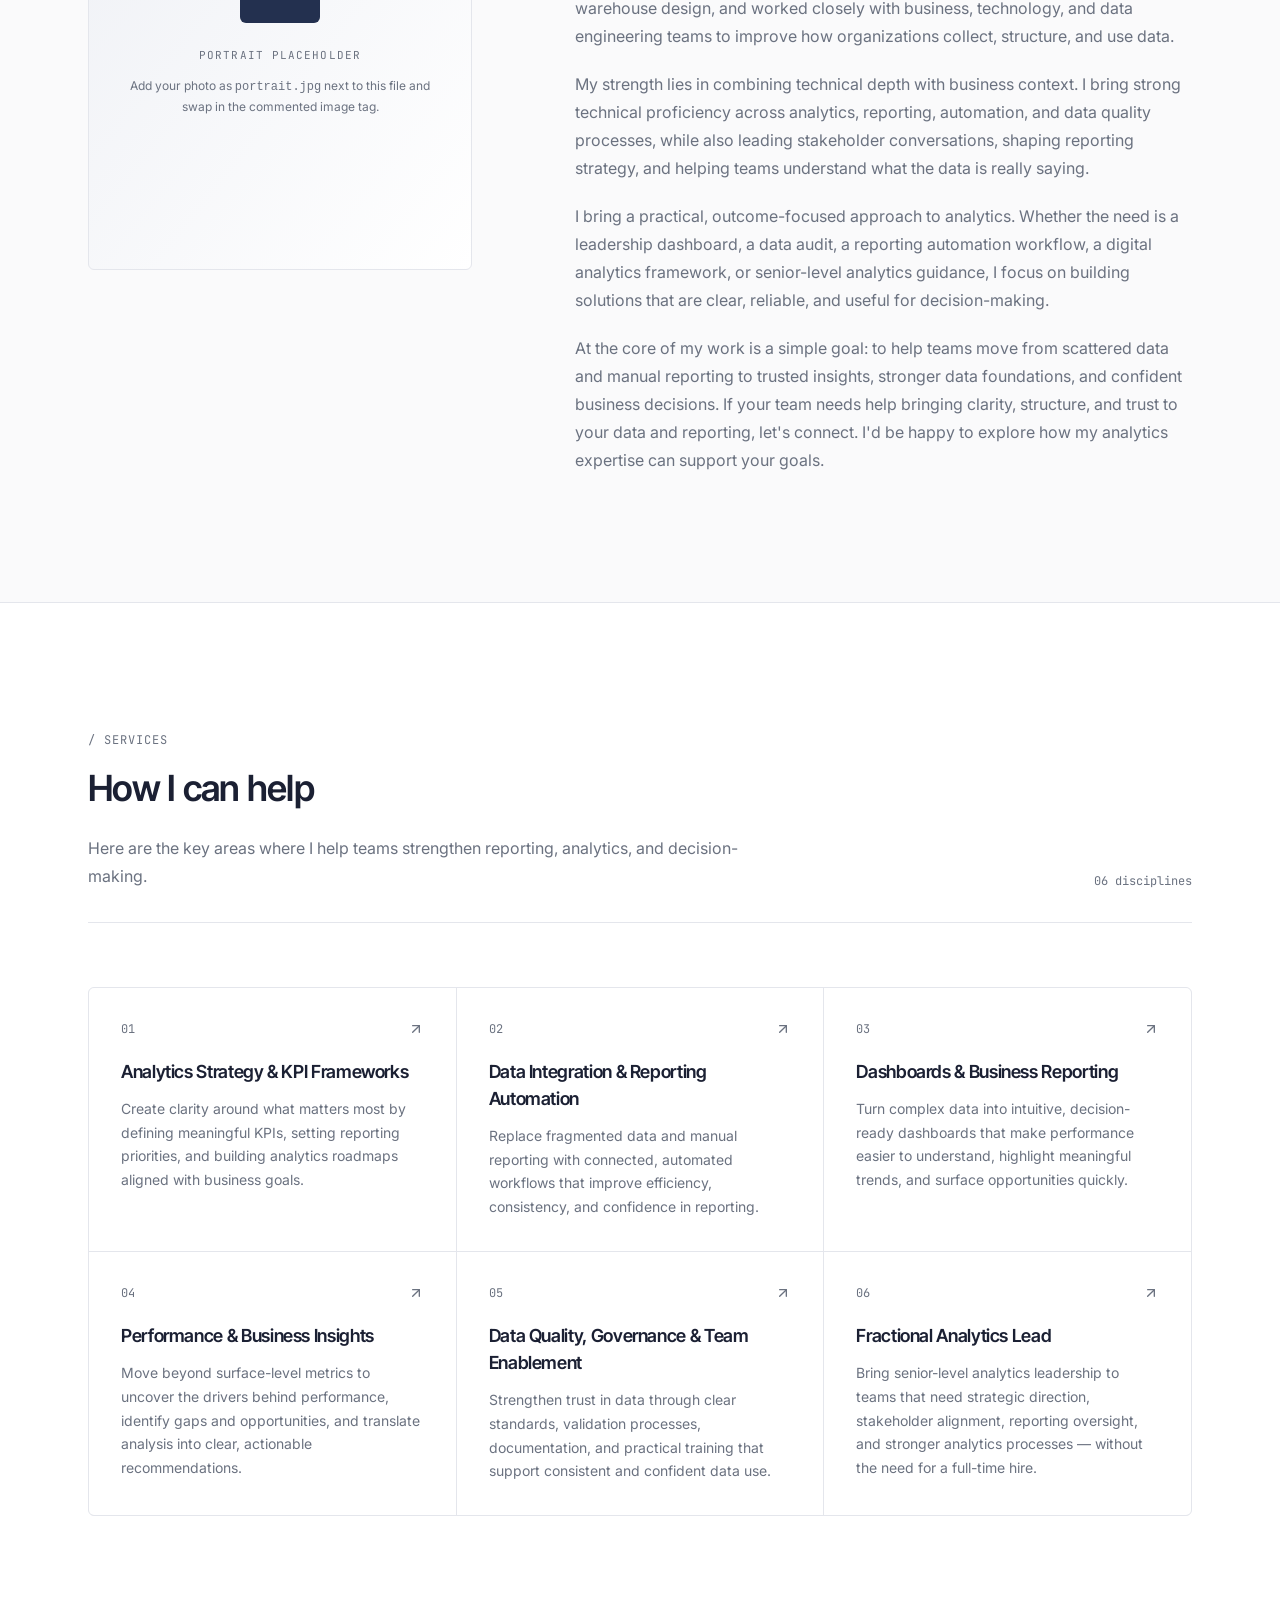
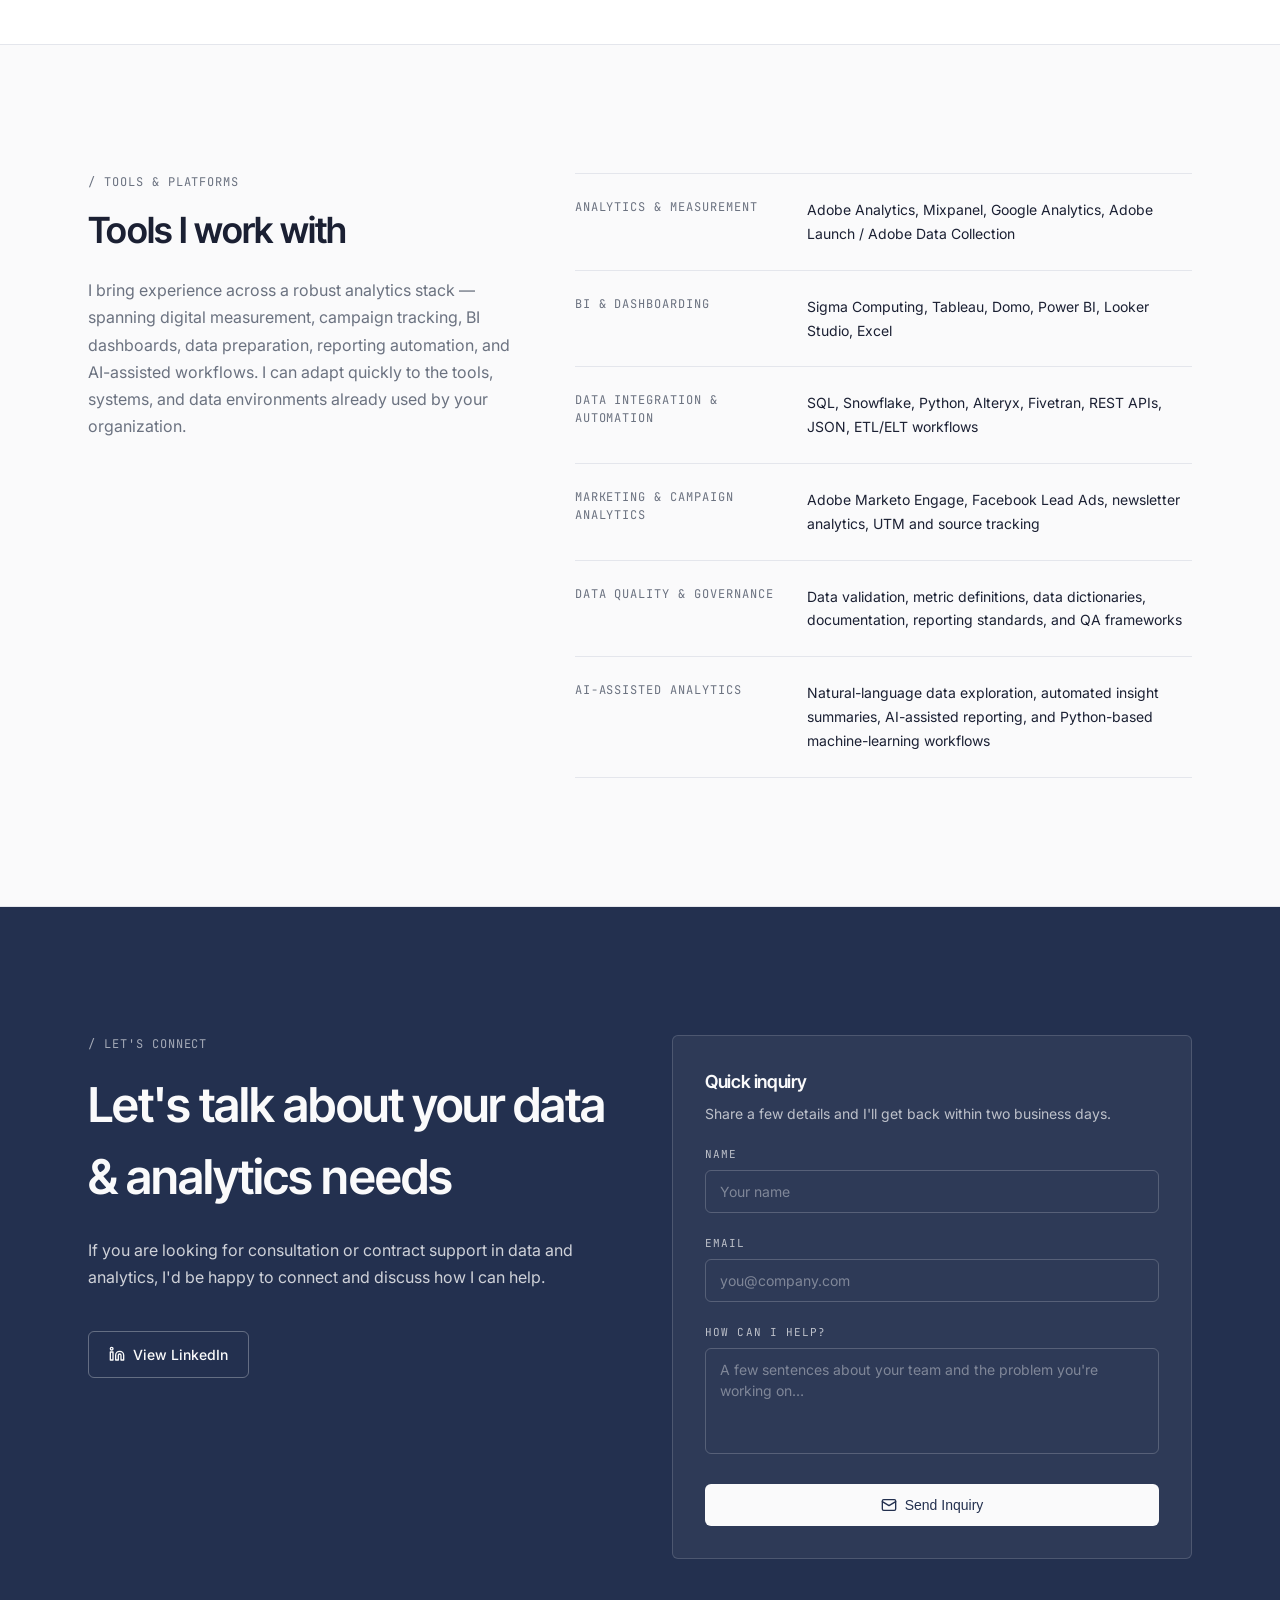
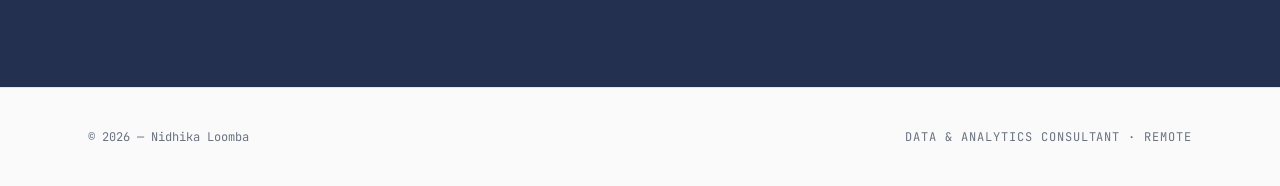
==== commit 7c46995a: "Update index.html" ====
--- a/index.html
+++ b/index.html
@@ -196,9 +196,9 @@
               </div>
               <h3>Analytics Strategy &amp; KPI Frameworks</h3>
               <p>
-                I help organizations define meaningful KPIs, establish reporting
-                priorities, and create analytics roadmaps that align measurement
-                with business goals.
+                Create clarity around what matters most by defining meaningful KPIs, 
+                setting reporting priorities, and building analytics roadmaps 
+                aligned with business goals.
               </p>
             </article>
             <article class="service">
@@ -208,10 +208,7 @@
               </div>
               <h3>Data Integration &amp; Reporting Automation</h3>
               <p>
-                I help organizations move from disconnected data and
-                time-consuming manual reporting to integrated, automated
-                workflows that improve efficiency, accuracy, and confidence in
-                their reporting.
+                Replace fragmented data and manual reporting with connected, automated workflows that improve efficiency, consistency, and confidence in reporting.
               </p>
             </article>
             <article class="service">
@@ -221,9 +218,7 @@
               </div>
               <h3>Dashboards &amp; Business Reporting</h3>
               <p>
-                I design and build meaningful, easy-to-use dashboards that go
-                beyond displaying KPIs — helping teams understand performance,
-                identify trends, and uncover opportunities with clarity.
+                Turn complex data into intuitive, decision-ready dashboards that make performance easier to understand, highlight meaningful trends, and surface opportunities quickly.
               </p>
             </article>
             <article class="service">
@@ -233,10 +228,7 @@
               </div>
               <h3>Performance &amp; Business Insights</h3>
               <p>
-                I analyze performance, user behavior, and business outcomes to
-                uncover what is driving results, identify gaps and
-                opportunities, and translate findings into clear recommendations
-                for improvement.
+                Move beyond surface-level metrics to uncover the drivers behind performance, identify gaps and opportunities, and translate analysis into clear, actionable recommendations.
               </p>
             </article>
             <article class="service">
@@ -246,10 +238,7 @@
               </div>
               <h3>Data Quality, Governance &amp; Team Enablement</h3>
               <p>
-                I help teams build trust in their data through clear
-                documentation, validation processes, reporting standards, and
-                practical training that supports consistent and confident data
-                use.
+                Strengthen trust in data through clear standards, validation processes, documentation, and practical training that support consistent and confident data use.
               </p>
             </article>
             <article class="service">
@@ -259,10 +248,7 @@
               </div>
               <h3>Fractional Analytics Lead</h3>
               <p>
-                I provide senior-level analytics leadership for teams that need
-                strategic direction, stakeholder alignment, reporting oversight,
-                and stronger analytics processes without the cost or commitment
-                of a full-time hire.
+                Bring senior-level analytics leadership to teams that need strategic direction, stakeholder alignment, reporting oversight, and stronger analytics processes — without the need for a full-time hire.
               </p>
             </article>
           </div>
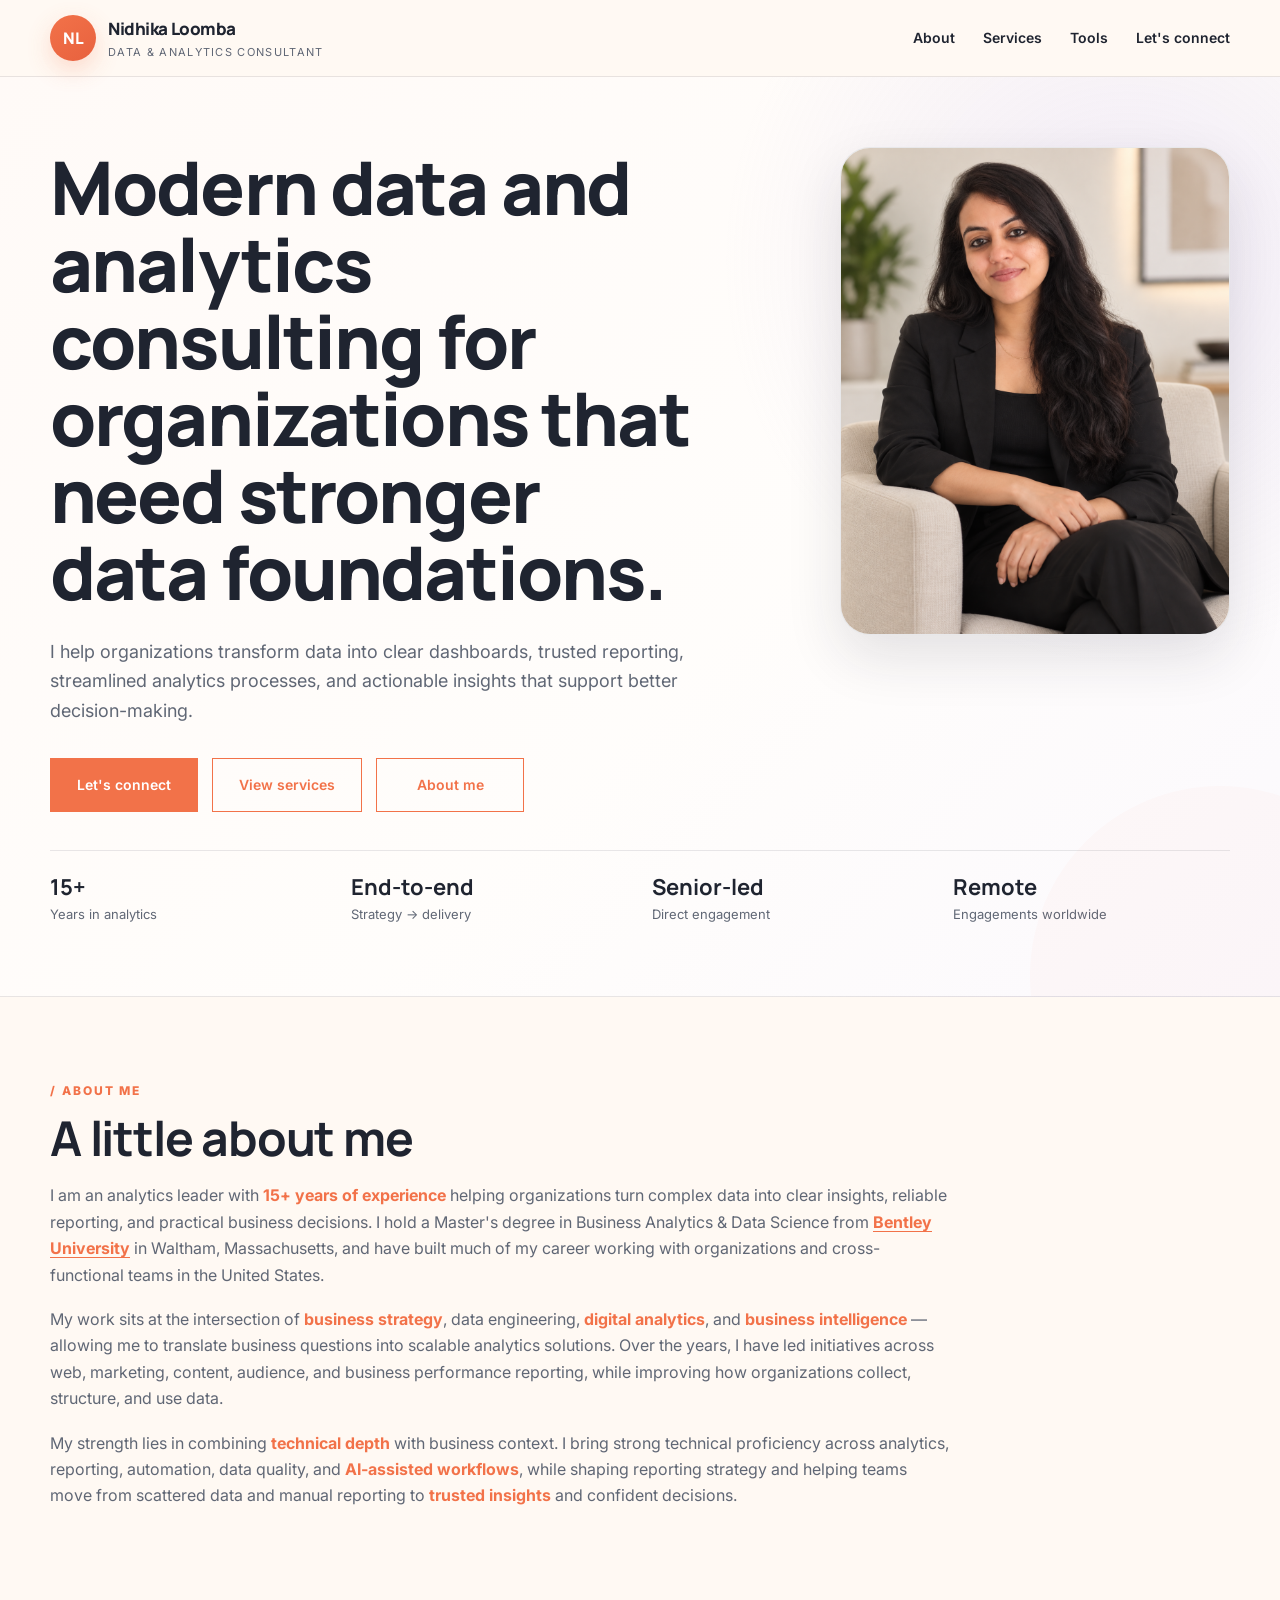
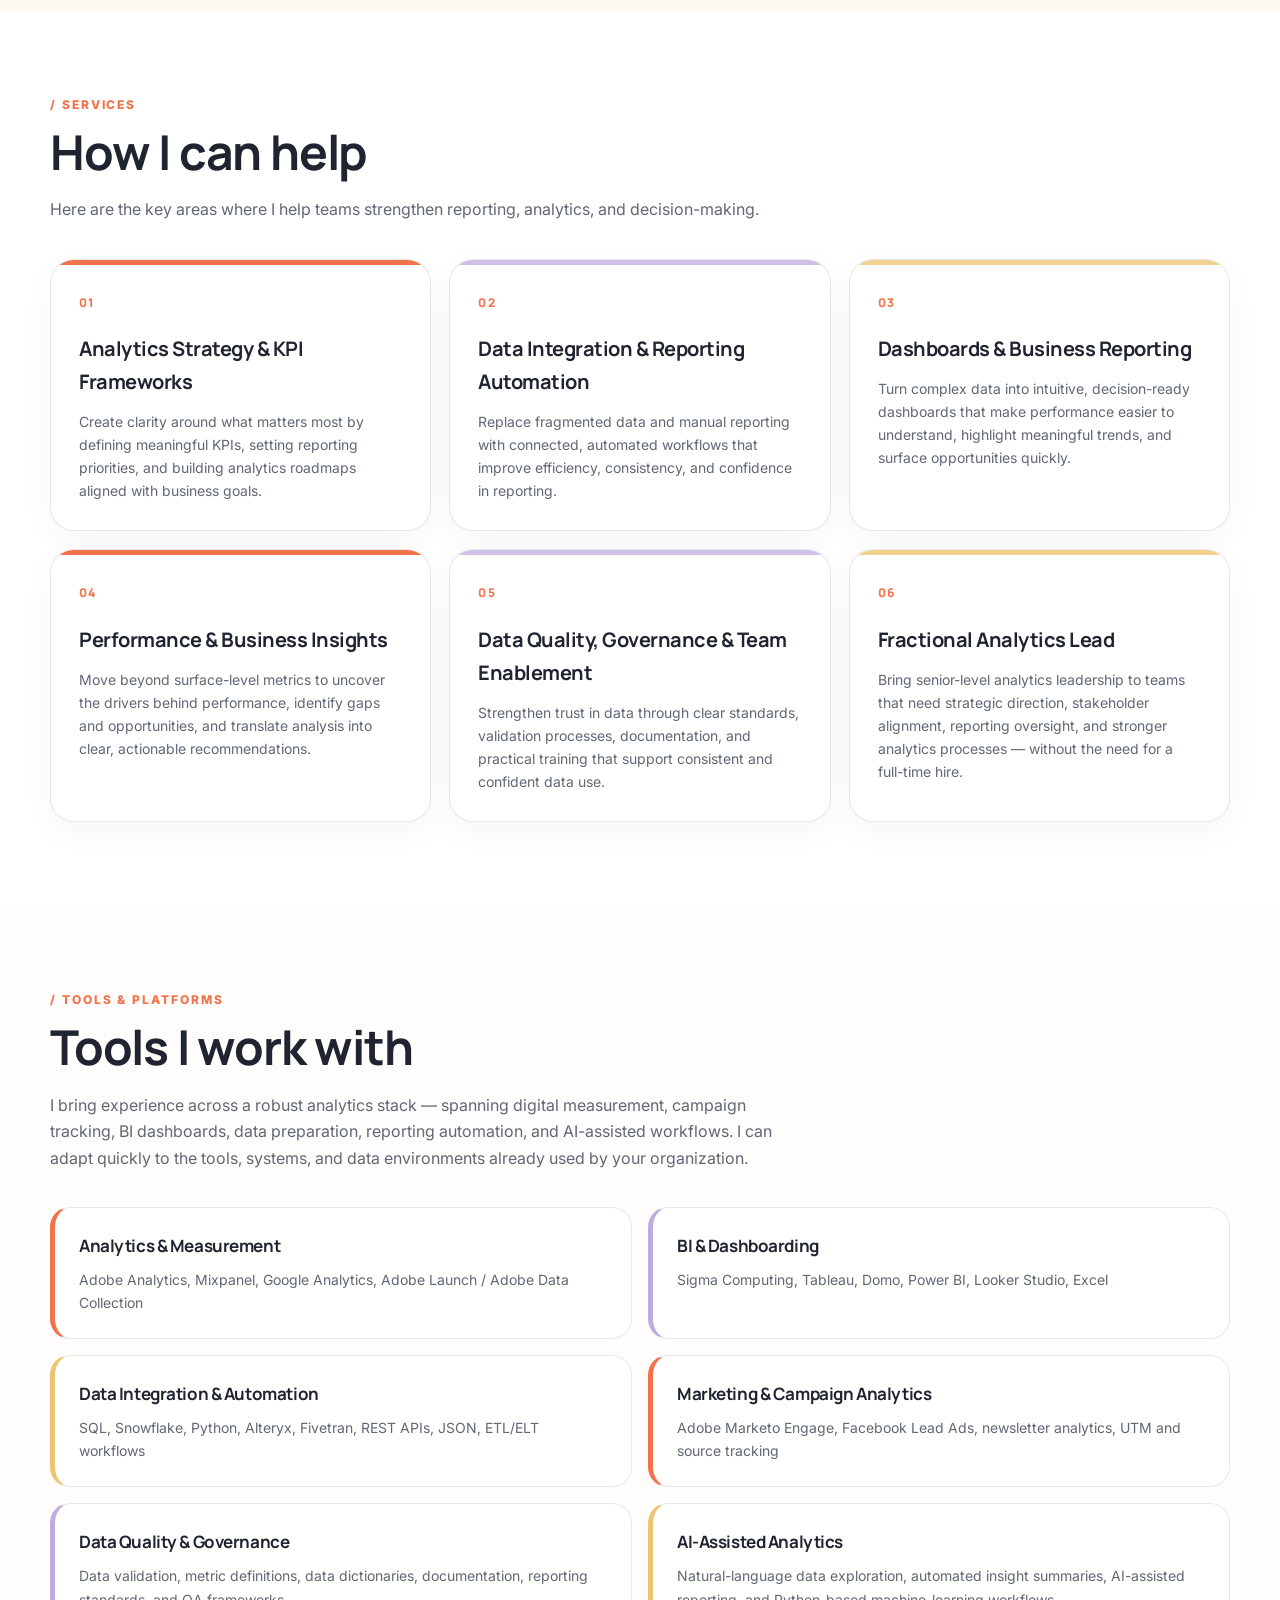
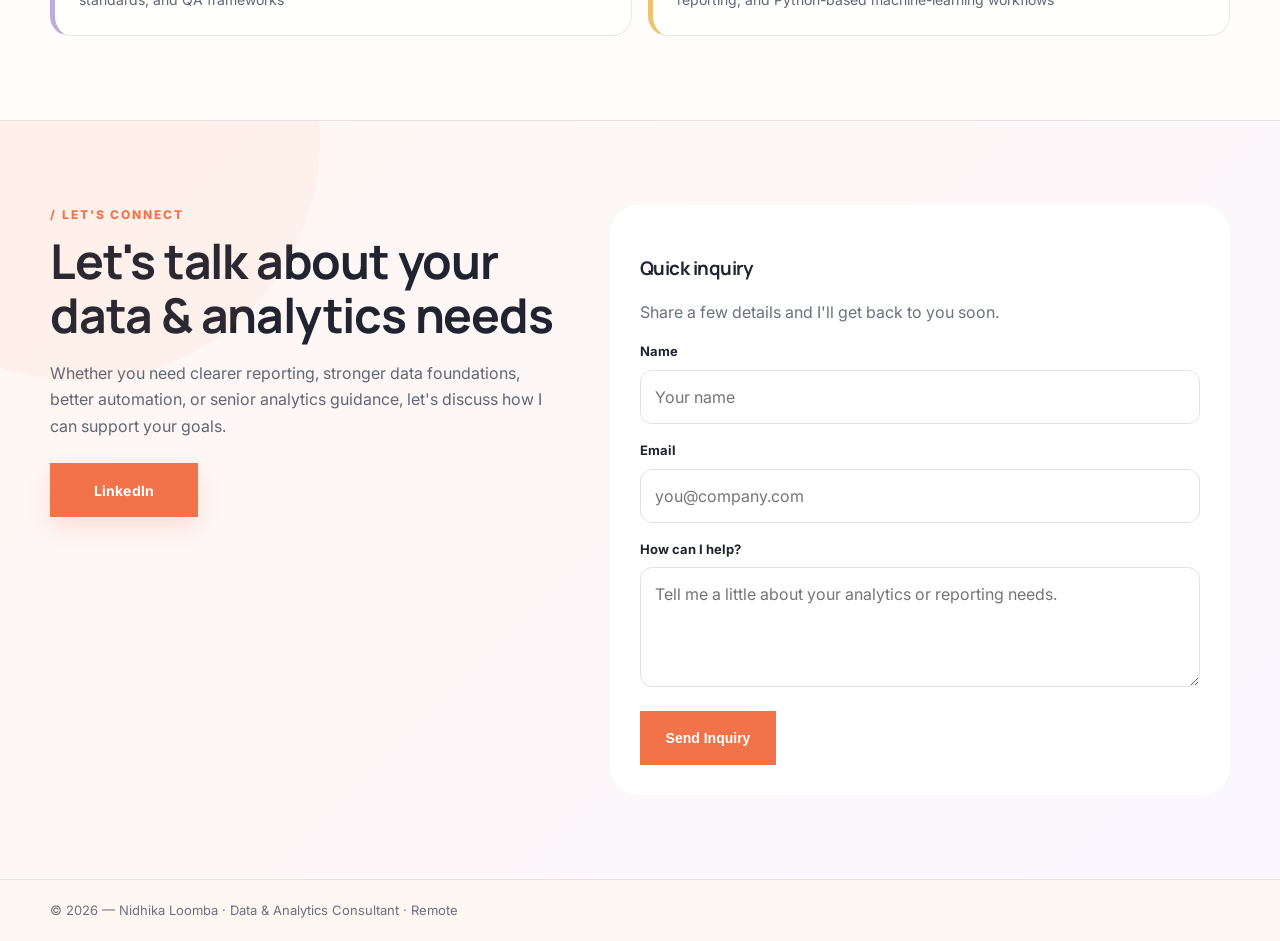
==== commit 89077a7e: "Update index.html" ====
--- a/index.html
+++ b/index.html
@@ -1,370 +1,767 @@
-<!doctype html>
+<!DOCTYPE html>
 <html lang="en">
-  <head>
-    <meta charset="utf-8" />
-    <meta name="viewport" content="width=device-width, initial-scale=1" />
-    <title>Nidhika Loomba — Data &amp; Analytics Consultant</title>
-    <meta
-      name="description"
-      content="Senior data & analytics consultant with 15+ years of experience. Analytics strategy, dashboards, reporting automation, digital analytics, data quality, and fractional analytics leadership."
-    />
-    <link rel="canonical" href="https://example.github.io/" />
-    <meta property="og:type" content="website" />
-    <meta property="og:title" content="Nidhika Loomba — Data &amp; Analytics Consultant" />
-    <meta
-      property="og:description"
-      content="Modern data and analytics consulting for organizations that need stronger data foundations, clear reporting, and actionable insights."
-    />
-    <meta name="twitter:card" content="summary_large_image" />
-    <link rel="preconnect" href="https://fonts.googleapis.com" />
-    <link rel="preconnect" href="https://fonts.gstatic.com" crossorigin />
-    <link
-      href="https://fonts.googleapis.com/css2?family=Inter:wght@400;500;600&family=Inter+Tight:wght@600&family=JetBrains+Mono:wght@400;500&display=swap"
-      rel="stylesheet"
-    />
-    <link rel="stylesheet" href="styles.css" />
-    <script type="application/ld+json">
-      {
-        "@context": "https://schema.org",
-        "@type": "Person",
-        "name": "Nidhika Loomba",
-        "jobTitle": "Data & Analytics Consultant",
-        "email": "mailto:nidhikaloomba@gmail.com",
-        "description": "Senior data and analytics consultant with 15+ years of experience in analytics strategy, dashboards, reporting automation and data governance."
+<head>
+  <meta charset="UTF-8" />
+  <meta name="viewport" content="width=device-width, initial-scale=1.0" />
+  <title>Nidhika Loomba — Data & Analytics Consultant</title>
+  <meta name="description" content="Data & analytics consulting across strategy, BI, reporting automation, data quality, AI-assisted analytics, and fractional analytics leadership." />
+
+  <link rel="preconnect" href="https://fonts.googleapis.com">
+  <link rel="preconnect" href="https://fonts.gstatic.com" crossorigin>
+  <link href="https://fonts.googleapis.com/css2?family=Inter:wght@400;500;600&family=Manrope:wght@500;600;700;800&display=swap" rel="stylesheet">
+
+  <style>
+    :root {
+      --tangerine: #F27249;
+      --wisteria: #BEACDF;
+      --saffron: #EDC470;
+      --ink: #1F2430;
+      --muted: #606775;
+      --cream: #FFF9F3;
+      --paper: #FFFFFF;
+      --line: rgba(31,36,48,.10);
+      --shadow: 0 18px 50px rgba(31,36,48,.08);
+      --radius: 24px;
+    }
+
+    * { box-sizing: border-box; }
+    html { scroll-behavior: smooth; }
+    body {
+      margin: 0;
+      font-family: "Inter", system-ui, -apple-system, BlinkMacSystemFont, "Segoe UI", sans-serif;
+      color: var(--ink);
+      background: var(--cream);
+      line-height: 1.65;
+    }
+
+    h1,h2,h3,.brand-name {
+      font-family: "Manrope", system-ui, sans-serif;
+      letter-spacing: -0.025em;
+    }
+
+    a { color: inherit; text-decoration: none; }
+    .inline-link {
+      color: var(--tangerine);
+      font-weight: 700;
+      text-decoration: underline;
+      text-underline-offset: 3px;
+    }
+    .accent {
+      color: var(--tangerine);
+      font-weight: 700;
+    }
+    .wrap { width: min(1180px, calc(100% - 40px)); margin: 0 auto; }
+
+    header {
+      position: sticky;
+      top: 0;
+      z-index: 20;
+      background: rgba(255,249,243,.9);
+      backdrop-filter: blur(16px);
+      border-bottom: 1px solid var(--line);
+    }
+    .nav {
+      min-height: 76px;
+      display: flex;
+      align-items: center;
+      justify-content: space-between;
+      gap: 24px;
+    }
+    .brand { display: flex; align-items: center; gap: 12px; }
+    .monogram {
+      width: 46px; height: 46px; border-radius: 50%;
+      display: grid; place-items: center;
+      background: linear-gradient(145deg, var(--tangerine), #e8613e);
+      color: white; font-family: "Manrope"; font-weight: 800;
+      box-shadow: 0 9px 24px rgba(242,114,73,.24);
+    }
+    .brand-name { font-size: 17px; font-weight: 800; }
+    .brand-role { font-size: 11px; color: var(--muted); text-transform: uppercase; letter-spacing: .12em; }
+    nav { display: flex; gap: 28px; font-size: 14px; font-weight: 600; }
+    nav a:hover { color: var(--tangerine); }
+
+    .hero {
+      position: relative;
+      overflow: hidden;
+      padding: 70px 0 72px;
+      background:
+        radial-gradient(circle at 88% 20%, rgba(190,172,223,.22), transparent 30%),
+        linear-gradient(135deg, #fffaf7 0%, #fffdfb 58%, #fbf9fd 100%);
+      border-bottom: 1px solid var(--line);
+    }
+    .hero:after {
+      content: "";
+      position: absolute;
+      width: 380px; height: 380px;
+      right: -130px; bottom: -170px;
+      border-radius: 50%;
+      background: rgba(242,114,73,.65);
+      opacity: .04;
+    }
+    .eyebrow {
+      display: inline-flex; align-items: center; gap: 8px;
+      margin-bottom: 20px;
+      font-size: 12px; font-weight: 700;
+      text-transform: uppercase; letter-spacing: .14em;
+      color: #9d4a30;
+      background: rgba(242,114,73,.10);
+      border: 1px solid rgba(242,114,73,.22);
+      padding: 8px 12px;
+      border-radius: 999px;
+    }
+
+  .hero-grid {
+    display: grid;
+    grid-template-columns: 1.15fr .85fr;
+    gap: 36px;
+    align-items: start;
+  }
+
+  .hero-copy {
+    padding-top: 2px;
+  }
+
+  .hero-photo-wrap {
+    display: flex;
+    justify-content: flex-end;
+    align-items: flex-start;
+  }
+
+  .hero-photo {
+    width: min(100%, 390px);
+    aspect-ratio: 4 / 5;
+    object-fit: cover;
+    object-position: center 8%;
+    border-radius: 30px;
+    border: 1px solid rgba(31,36,48,.10);
+    box-shadow: 0 22px 55px rgba(31,36,48,.12);
+    background: #fff;
+    margin-top: 0;
+  }
+
+    .hero h1 {
+      max-width: 930px;
+      margin: 0;
+      font-size: clamp(42px, 6vw, 74px);
+      line-height: 1.04;
+      font-weight: 800;
+    }
+    .hero h1 span { color: var(--tangerine); }
+    .hero p {
+      max-width: 760px;
+      margin: 26px 0 0;
+      font-size: 18px;
+      color: var(--muted);
+    }
+    .cta-row {
+      display: flex;
+      flex-wrap: wrap;
+      gap: 14px;
+      margin-top: 32px;
+    }
+    .cta-row .btn {
+      min-width: 148px;
+    }
+    .btn {
+      display: inline-flex;
+      align-items: center;
+      justify-content: center;
+      min-height: 54px;
+      padding: 0 26px;
+      border-radius: 0;
+      font-weight: 600;
+      font-size: 14px;
+      transition: background .2s ease, color .2s ease, border-color .2s ease;
+    }
+    .btn:hover { transform: none; }
+    .btn-primary {
+      background: var(--tangerine);
+      color: white;
+      border: 1.5px solid var(--tangerine);
+      box-shadow: none;
+    }
+    .btn-primary:hover {
+      background: #e96840;
+      border-color: #e96840;
+    }
+    .btn-secondary { background: white; border: 1px solid var(--line); }
+    .btn-lavender { background: var(--wisteria); color: #2b2436; }
+
+    .stats {
+      display: grid;
+      grid-template-columns: repeat(4, 1fr);
+      width: 100%;
+      margin-top: 38px;
+      border-top: 1px solid var(--line);
+      padding-top: 24px;
+      gap: 24px;
+    }
+    .stat {
+      min-width: 0;
+    }
+    .stat strong {
+      display: block;
+      font-family: "Manrope";
+      font-size: 22px;
+      line-height: 1.15;
+      margin-bottom: 5px;
+    }
+    .stat span {
+      display: block;
+      color: var(--muted);
+      font-size: 13px;
+      line-height: 1.45;
+    }
+
+    section { padding: 84px 0; }
+    .section-tag {
+      font-size: 12px; font-weight: 800; text-transform: uppercase;
+      letter-spacing: .16em; color: var(--tangerine); margin-bottom: 10px;
+    }
+    h2 { font-size: clamp(32px,4vw,48px); line-height: 1.12; margin: 0 0 18px; }
+    .lead { color: var(--muted); max-width: 760px; margin: 0 0 36px; }
+
+    .about-grid {
+      display: grid;
+      grid-template-columns: 1.35fr .65fr;
+      gap: 54px;
+      align-items: center;
+    }
+    .about-copy p { color: var(--muted); margin: 0 0 18px; }
+    .portrait {
+      min-height: 460px;
+      border-radius: 32px;
+      background:
+        linear-gradient(160deg, rgba(190,172,223,.78), rgba(237,196,112,.35)),
+        #f2edf9;
+      display: grid;
+      place-items: center;
+      border: 1px solid rgba(190,172,223,.55);
+      box-shadow: var(--shadow);
+      text-align: center;
+      padding: 30px;
+    }
+    .portrait .circle {
+      width: 110px; height: 110px; border-radius: 50%;
+      display: grid; place-items: center;
+      background: var(--tangerine); color: white;
+      font: 800 34px "Manrope";
+      margin: 0 auto 18px;
+    }
+    .portrait p { color: #4b4057; font-size: 14px; margin: 0; }
+
+    .services { background: #fff; }
+    .cards {
+      display: grid;
+      grid-template-columns: repeat(3, 1fr);
+      gap: 18px;
+    }
+    .card {
+      position: relative;
+      min-height: 245px;
+      padding: 28px;
+      background: var(--paper);
+      border: 1px solid var(--line);
+      border-radius: var(--radius);
+      box-shadow: 0 10px 32px rgba(31,36,48,.04);
+      overflow: hidden;
+    }
+    .card:before {
+      content: "";
+      position: absolute; top: 0; left: 0;
+      width: 100%; height: 5px;
+      background: var(--tangerine);
+    }
+    .card:nth-child(2):before,.card:nth-child(5):before { background: rgba(190,172,223,.75); }
+    .card:nth-child(3):before,.card:nth-child(6):before { background: rgba(237,196,112,.78); }
+    .num { font: 800 12px "Manrope"; letter-spacing: .12em; color: var(--tangerine); }
+    .card h3 { margin: 18px 0 12px; font-size: 20px; }
+    .card p { margin: 0; color: var(--muted); font-size: 14px; }
+
+    .tools {
+      background: #fffdfb;
+    }
+    .tool-grid {
+      display: grid; grid-template-columns: repeat(2, 1fr); gap: 16px;
+    }
+    .tool {
+      padding: 24px; border-radius: 20px; border: 1px solid var(--line); background: rgba(255,255,255,.75);
+    }
+    .tool h3 { margin: 0 0 8px; font-size: 17px; }
+    .tool p { margin: 0; color: var(--muted); font-size: 14px; }
+    .tool:nth-child(3n+1) { border-left: 5px solid var(--tangerine); }
+    .tool:nth-child(3n+2) { border-left: 5px solid var(--wisteria); }
+    .tool:nth-child(3n) { border-left: 5px solid var(--saffron); }
+
+    .contact {
+      background: linear-gradient(135deg, #fff7f2 0%, #fbf7ff 100%);
+      color: var(--ink);
+      position: relative;
+      overflow: hidden;
+      border-top: 1px solid var(--line);
+    }
+    .contact:before {
+      content: "";
+      position: absolute;
+      left: -160px; top: -220px;
+      width: 480px; height: 480px; border-radius: 50%;
+      background: var(--tangerine); opacity: .05;
+    }
+    .contact-grid { display: grid; grid-template-columns: .9fr 1.1fr; gap: 52px; align-items: start; }
+    .contact .section-tag { color: var(--tangerine); }
+    .contact p { color: var(--muted); }
+    .link-row {
+      display: flex;
+      gap: 12px;
+      flex-wrap: wrap;
+      margin-top: 24px;
+    }
+    .link-row .btn {
+      min-width: 148px;
+    }
+    .contact .btn-secondary { background: white; color: var(--ink); border-color: var(--line); }
+
+    form {
+      background: white;
+      padding: 30px;
+      border-radius: 28px;
+      color: var(--ink);
+    }
+    label { display: block; font-size: 13px; font-weight: 700; margin-bottom: 7px; }
+    input, textarea {
+      width: 100%;
+      border: 1px solid #dfe2e8;
+      border-radius: 12px;
+      padding: 13px 14px;
+      font: inherit;
+      outline: none;
+      background: #fff;
+      margin-bottom: 16px;
+    }
+    input:focus, textarea:focus {
+      border-color: var(--tangerine);
+      box-shadow: 0 0 0 4px rgba(242,114,73,.10);
+    }
+    textarea { min-height: 120px; resize: vertical; }
+    footer { background: #fff7f2; color: #6a7180; border-top: 1px solid var(--line); font-size: 13px; padding: 20px 0; }
+
+
+    .cta-row .btn-outline-tangerine,
+    .link-row .btn-outline-tangerine,
+    .contact .btn-outline-tangerine {
+      background: transparent !important;
+      color: var(--tangerine) !important;
+      border: 1.5px solid var(--tangerine) !important;
+      border-radius: 0 !important;
+      box-shadow: none !important;
+    }
+
+    .cta-row .btn-outline-tangerine:hover,
+    .link-row .btn-outline-tangerine:hover,
+    .contact .btn-outline-tangerine:hover {
+      background: rgba(242,114,73,.06) !important;
+      color: var(--tangerine) !important;
+      border-color: var(--tangerine) !important;
+    }
+
+
+    .btn-linkedin {
+      background: var(--tangerine) !important;
+      color: #fff !important;
+      border: 1.5px solid var(--tangerine) !important;
+      border-radius: 0 !important;
+      min-width: 168px;
+      font-weight: 700;
+      letter-spacing: .01em;
+      box-shadow: 0 10px 22px rgba(242,114,73,.18);
+    }
+
+    .btn-linkedin:hover {
+      background: #e96840 !important;
+      border-color: #e96840 !important;
+      color: #fff !important;
+    }
+
+    @media (max-width: 900px) {
+      nav { display: none; }
+      .about-grid, .contact-grid { grid-template-columns: 1fr; }
+      .cards { grid-template-columns: repeat(2,1fr); }
+      .stats { grid-template-columns: repeat(2,1fr); }
+      .portrait { min-height: 340px; }
+    }
+    @media (max-width: 620px) {
+      .wrap { width: min(100% - 28px, 1180px); }
+      .hero { padding: 42px 0 44px; }
+      .hero h1 { font-size: 40px; line-height: 1.05; }
+      .hero p { margin-top: 18px; font-size: 16px; line-height: 1.6; }
+      .cta-row { margin-top: 22px; gap: 10px; }
+      .btn { min-height: 44px; padding: 0 16px; }
+      .stats {
+        margin-top: 26px;
+        padding-top: 18px;
+        grid-template-columns: 1fr 1fr;
+        gap: 16px;
       }
-    </script>
-  </head>
-  <body>
-    <!-- HEADER -->
-    <header class="site-header">
-      <div class="wrap header-inner">
-        <a class="brand" href="#top">
-          <span class="brand-mark">NL</span>
-          <span class="brand-text">
-            <span class="brand-name">Nidhika Loomba</span>
-            <span class="brand-role">Data &amp; Analytics Consultant</span>
-          </span>
-        </a>
-        <nav class="site-nav">
-          <a href="#about">About</a>
-          <a href="#services">Services</a>
-          <a href="#tools">Tools</a>
-          <a href="#contact" class="btn btn-primary btn-sm">
-            Let's connect
-            <svg class="icon icon-sm" viewBox="0 0 24 24" aria-hidden="true"><path d="M7 17 17 7"/><path d="M7 7h10v10"/></svg>
-          </a>
-        </nav>
+      section { padding: 64px 0; }
+      .cards,.tool-grid { grid-template-columns: 1fr; }
+      .brand-role { display: none; }
+    }
+  </style>
+
+<style>
+@media (max-width: 620px) {
+  body {
+    font-size: 15px;
+  }
+
+  .wrap {
+    width: min(100% - 24px, 1180px);
+  }
+
+  header .nav {
+    min-height: 64px;
+    padding: 8px 0;
+  }
+
+  .brand {
+    gap: 10px;
+  }
+
+  .monogram {
+    width: 40px;
+    height: 40px;
+    font-size: 18px;
+  }
+
+  .brand-name {
+    font-size: 15px;
+  }
+
+  .brand-role {
+    display: none;
+  }
+
+  nav {
+    display: none !important;
+  }
+
+  .hero {
+    padding: 34px 0 36px;
+  }
+
+  .hero h1 {
+    font-size: 34px;
+    line-height: 1.08;
+    letter-spacing: -0.035em;
+  }
+
+  .hero p {
+    margin-top: 16px;
+    font-size: 15px;
+    line-height: 1.55;
+  }
+
+  .cta-row {
+    display: grid;
+    grid-template-columns: 1fr;
+    gap: 10px;
+    margin-top: 20px;
+  }
+
+  .cta-row .btn {
+    width: 100%;
+    min-height: 50px;
+    border-radius: 0;
+  }
+
+  .stats {
+    grid-template-columns: 1fr 1fr;
+    gap: 14px;
+    margin-top: 24px;
+    padding-top: 18px;
+  }
+
+  .stat strong {
+    font-size: 18px;
+  }
+
+  .stat span {
+    font-size: 12px;
+  }
+
+  section {
+    padding: 54px 0;
+  }
+
+  .section-tag {
+    margin-bottom: 8px;
+    font-size: 11px;
+  }
+
+  h2 {
+    font-size: 30px;
+    line-height: 1.15;
+    margin-bottom: 14px;
+  }
+
+  .lead {
+    margin-bottom: 26px;
+    font-size: 14px;
+    line-height: 1.6;
+  }
+
+  .about-grid {
+    grid-template-columns: 1fr;
+    gap: 28px;
+  }
+
+  .about-copy p {
+    font-size: 14px;
+    line-height: 1.65;
+    margin-bottom: 15px;
+  }
+
+  .portrait {
+    min-height: 300px;
+    border-radius: 24px;
+    padding: 24px;
+  }
+
+  .portrait .circle {
+    width: 90px;
+    height: 90px;
+    font-size: 28px;
+  }
+
+  .cards {
+    grid-template-columns: 1fr;
+    gap: 14px;
+  }
+
+  .card {
+    min-height: auto;
+    padding: 22px;
+    border-radius: 20px;
+  }
+
+  .card h3 {
+    font-size: 18px;
+    margin: 14px 0 10px;
+  }
+
+  .card p {
+    font-size: 13px;
+    line-height: 1.6;
+  }
+
+  .tool-grid {
+    grid-template-columns: 1fr;
+    gap: 12px;
+  }
+
+  .tool {
+    padding: 20px;
+    border-radius: 18px;
+  }
+
+  .tool h3 {
+    font-size: 16px;
+  }
+
+  .tool p {
+    font-size: 13px;
+    line-height: 1.55;
+  }
+
+  .contact-grid {
+    grid-template-columns: 1fr;
+    gap: 28px;
+  }
+
+  .link-row {
+    display: grid;
+    grid-template-columns: 1fr;
+    gap: 10px;
+  }
+
+  .link-row .btn {
+    width: 100%;
+    border-radius: 0;
+  }
+
+  form {
+    padding: 22px;
+    border-radius: 22px;
+  }
+
+  input, textarea {
+    font-size: 16px;
+    padding: 12px 13px;
+  }
+
+  form .btn {
+    width: 100%;
+  }
+
+  footer {
+    text-align: center;
+    font-size: 12px;
+    padding: 18px 0;
+  }
+
+
+  .hero-grid {
+    grid-template-columns: 1fr;
+    gap: 24px;
+  }
+
+  .hero-photo-wrap {
+    justify-content: center;
+    order: 2;
+  }
+
+  .hero-photo {
+    width: min(78vw, 320px);
+    border-radius: 24px;
+    object-position: center 8%;
+  }
+
+}
+</style>
+
+</head>
+<body>
+<header>
+  <div class="wrap nav">
+    <a class="brand" href="#home">
+      <div class="monogram">NL</div>
+      <div>
+        <div class="brand-name">Nidhika Loomba</div>
+        <div class="brand-role">Data & Analytics Consultant</div>
       </div>
-    </header>
-
-    <main id="top">
-      <!-- HERO -->
-      <section class="section">
-        <div class="wrap hero">
-          <div class="badge">
-            <span class="dot"></span>
-            <span class="mono" style="text-transform: uppercase; letter-spacing: 0.08em;">
-              Open to consulting &amp; contract opportunities
-            </span>
-          </div>
-          <h1>
-            Modern data and analytics consulting for organizations that need
-            stronger data foundations, clear reporting, and actionable insights.
-          </h1>
-          <p class="hero-lead">
-            I help organizations transform data into clear dashboards, trusted
-            reporting, streamlined analytics processes, and actionable insights
-            that support better decision-making.
-          </p>
-          <div class="hero-actions">
-            <a href="#contact" class="btn btn-primary">
-              Let's connect
-              <svg class="icon" viewBox="0 0 24 24" aria-hidden="true"><path d="M7 17 17 7"/><path d="M7 7h10v10"/></svg>
-            </a>
-            <a href="#services" class="btn btn-outline">View services</a>
-            <a href="#about" class="btn btn-ghost">About me →</a>
-          </div>
-        </div>
-      </section>
-
-      <!-- METRICS -->
-      <section class="metrics">
-        <div class="wrap metrics-grid" style="padding-left: 0; padding-right: 0;">
-          <div class="metric">
-            <div class="metric-value">15+</div>
-            <div class="metric-label">Years in analytics</div>
-          </div>
-          <div class="metric">
-            <div class="metric-value">End-to-end</div>
-            <div class="metric-label">Strategy → delivery</div>
-          </div>
-          <div class="metric">
-            <div class="metric-value">Senior-led</div>
-            <div class="metric-label">Direct engagement</div>
-          </div>
-          <div class="metric">
-            <div class="metric-value">Remote</div>
-            <div class="metric-label">Engagements worldwide</div>
-          </div>
-        </div>
-      </section>
-
-      <!-- ABOUT -->
-      <section id="about" class="section">
-        <div class="wrap section-pad about-grid">
-          <div class="about-left">
-            <div class="eyebrow">/ About Me</div>
-            <h2 class="section-title">A little about me</h2>
-            <div class="portrait">
-              <!-- Replace the block below with: <img src="portrait.jpg" alt="Portrait of Nidhika Loomba" /> -->
-              <div class="portrait-inner">
-                <div class="portrait-mark">NL</div>
-                <div class="metric-label" style="margin-top: 1.5rem;">Portrait Placeholder</div>
-                <p class="muted" style="margin-top: 0.75rem; font-size: 0.75rem; line-height: 1.7;">
-                  Add your photo as <code>portrait.jpg</code> next to this file
-                  and swap in the commented image tag.
-                </p>
-              </div>
-            </div>
-          </div>
-          <div class="about-copy">
-            <p>
-              I  am an analytics leader with 15+ years of experience helping
-              organizations turn complex data into clear insights, reliable
-              reporting, and practical business decisions. I hold a Master's
-              degree in Business Analytics & Data Science from Bentley 
-              University in Waltham, Massachusetts, and have built much of my 
-              career working with organizations and cross-functional teams in the
-              United States. My work sits at the
-              intersection of business strategy, data engineering, digital
-              analytics, and business intelligence — allowing me to translate
-              business questions into scalable analytics solutions.
-            </p>
-            <p>
-              Over the years, I have led analytics initiatives across web,
-              marketing, content, audience, and business performance reporting.
-              I have built dashboards, defined KPI frameworks, automated manual
-              reporting processes, supported data warehouse design, and worked
-              closely with business, technology, and data engineering teams to
-              improve how organizations collect, structure, and use data.
-            </p>
-            <p>
-              My strength lies in combining technical depth with business
-              context. I bring strong technical proficiency across analytics,
-              reporting, automation, and data quality processes, while also
-              leading stakeholder conversations, shaping reporting strategy, and
-              helping teams understand what the data is really saying.
-            </p>
-            <p>
-              I bring a practical, outcome-focused approach to analytics.
-              Whether the need is a leadership dashboard, a data audit, a
-              reporting automation workflow, a digital analytics framework, or
-              senior-level analytics guidance, I focus on building solutions
-              that are clear, reliable, and useful for decision-making.
-            </p>
-            <p>
-              At the core of my work is a simple goal: to help teams move from
-              scattered data and manual reporting to trusted insights, stronger
-              data foundations, and confident business decisions. If your team
-              needs help bringing clarity, structure, and trust to your data and
-              reporting, let's connect. I'd be happy to explore how my analytics
-              expertise can support your goals.
-            </p>
-          </div>
-        </div>
-      </section>
-
-      <!-- SERVICES -->
-      <section id="services" class="section services">
-        <div class="wrap section-pad">
-          <div class="services-head">
-            <div>
-              <div class="eyebrow">/ Services</div>
-              <h2 class="section-title">How I can help</h2>
-              <p>
-                Here are the key areas where I help teams strengthen reporting,
-                analytics, and decision-making.
-              </p>
-            </div>
-            <div class="mono muted" style="font-size: 0.75rem;">06 disciplines</div>
-          </div>
-          <div class="services-grid">
-            <article class="service">
-              <div class="service-top">
-                <span>01</span>
-                <svg class="icon" viewBox="0 0 24 24" aria-hidden="true"><path d="M7 17 17 7"/><path d="M7 7h10v10"/></svg>
-              </div>
-              <h3>Analytics Strategy &amp; KPI Frameworks</h3>
-              <p>
-                Create clarity around what matters most by defining meaningful KPIs, 
-                setting reporting priorities, and building analytics roadmaps 
-                aligned with business goals.
-              </p>
-            </article>
-            <article class="service">
-              <div class="service-top">
-                <span>02</span>
-                <svg class="icon" viewBox="0 0 24 24" aria-hidden="true"><path d="M7 17 17 7"/><path d="M7 7h10v10"/></svg>
-              </div>
-              <h3>Data Integration &amp; Reporting Automation</h3>
-              <p>
-                Replace fragmented data and manual reporting with connected, automated workflows that improve efficiency, consistency, and confidence in reporting.
-              </p>
-            </article>
-            <article class="service">
-              <div class="service-top">
-                <span>03</span>
-                <svg class="icon" viewBox="0 0 24 24" aria-hidden="true"><path d="M7 17 17 7"/><path d="M7 7h10v10"/></svg>
-              </div>
-              <h3>Dashboards &amp; Business Reporting</h3>
-              <p>
-                Turn complex data into intuitive, decision-ready dashboards that make performance easier to understand, highlight meaningful trends, and surface opportunities quickly.
-              </p>
-            </article>
-            <article class="service">
-              <div class="service-top">
-                <span>04</span>
-                <svg class="icon" viewBox="0 0 24 24" aria-hidden="true"><path d="M7 17 17 7"/><path d="M7 7h10v10"/></svg>
-              </div>
-              <h3>Performance &amp; Business Insights</h3>
-              <p>
-                Move beyond surface-level metrics to uncover the drivers behind performance, identify gaps and opportunities, and translate analysis into clear, actionable recommendations.
-              </p>
-            </article>
-            <article class="service">
-              <div class="service-top">
-                <span>05</span>
-                <svg class="icon" viewBox="0 0 24 24" aria-hidden="true"><path d="M7 17 17 7"/><path d="M7 7h10v10"/></svg>
-              </div>
-              <h3>Data Quality, Governance &amp; Team Enablement</h3>
-              <p>
-                Strengthen trust in data through clear standards, validation processes, documentation, and practical training that support consistent and confident data use.
-              </p>
-            </article>
-            <article class="service">
-              <div class="service-top">
-                <span>06</span>
-                <svg class="icon" viewBox="0 0 24 24" aria-hidden="true"><path d="M7 17 17 7"/><path d="M7 7h10v10"/></svg>
-              </div>
-              <h3>Fractional Analytics Lead</h3>
-              <p>
-                Bring senior-level analytics leadership to teams that need strategic direction, stakeholder alignment, reporting oversight, and stronger analytics processes — without the need for a full-time hire.
-              </p>
-            </article>
-          </div>
-        </div>
-      </section>
-
-      <!-- TOOLS -->
-      <section id="tools" class="section">
-        <div class="wrap section-pad tools-grid">
-          <div class="tools-intro">
-            <div class="eyebrow">/ Tools &amp; Platforms</div>
-            <h2 class="section-title">Tools I work with</h2>
-            <p>
-              I bring experience across a robust analytics stack — spanning
-              digital measurement, campaign tracking, BI dashboards, data
-              preparation, reporting automation, and AI-assisted workflows. I
-              can adapt quickly to the tools, systems, and data environments
-              already used by your organization.
-            </p>
-          </div>
-          <div class="tools-body">
-            <dl class="tool-list">
-              <div class="tool-row">
-                <dt>Analytics &amp; Measurement</dt>
-                <dd>Adobe Analytics, Mixpanel, Google Analytics, Adobe Launch / Adobe Data Collection</dd>
-              </div>
-              <div class="tool-row">
-                <dt>BI &amp; Dashboarding</dt>
-                <dd>Sigma Computing, Tableau, Domo, Power BI, Looker Studio, Excel</dd>
-              </div>
-              <div class="tool-row">
-                <dt>Data Integration &amp; Automation</dt>
-                <dd>SQL, Snowflake, Python, Alteryx, Fivetran, REST APIs, JSON, ETL/ELT workflows</dd>
-              </div>
-              <div class="tool-row">
-                <dt>Marketing &amp; Campaign Analytics</dt>
-                <dd>Adobe Marketo Engage, Facebook Lead Ads, newsletter analytics, UTM and source tracking</dd>
-              </div>
-              <div class="tool-row">
-                <dt>Data Quality &amp; Governance</dt>
-                <dd>Data validation, metric definitions, data dictionaries, documentation, reporting standards, and QA frameworks</dd>
-              </div>
-              <div class="tool-row">
-                <dt>AI-Assisted Analytics</dt>
-                <dd>Natural-language data exploration, automated insight summaries, AI-assisted reporting, and Python-based machine-learning workflows</dd>
-              </div>
-            </dl>
-          </div>
-        </div>
-      </section>
-
-      <!-- CONTACT -->
-      <section id="contact" class="contact">
-        <div class="wrap section-pad contact-grid">
-          <div class="contact-left">
-            <div class="eyebrow">/ Let's Connect</div>
-            <h2>Let's talk about your data & analytics needs</h2>
-            <p class="contact-lead">
-              If you are looking for consultation or contract support in data
-              and analytics, I'd be happy to connect and discuss how I can help.
-            </p>
-            <div class="contact-actions">
-              <a
-                href="https://www.linkedin.com/"
-                target="_blank"
-                rel="noreferrer"
-                class="btn btn-on-dark"
-              >
-                <svg class="icon" viewBox="0 0 24 24" aria-hidden="true"><path d="M16 8a6 6 0 0 1 6 6v7h-4v-7a2 2 0 0 0-4 0v7h-4v-7a6 6 0 0 1 6-6z"/><rect x="2" y="9" width="4" height="12"/><circle cx="4" cy="4" r="2"/></svg>
-                View LinkedIn
-              </a>
-            </div>
-          </div>
-
-          <div class="contact-right">
-            <form class="contact-form" id="inquiry-form">
-              <h3>Quick inquiry</h3>
-              <p>Share a few details and I'll get back within two business days.</p>
-              <div class="field">
-                <label for="name">Name</label>
-                <input id="name" name="name" required placeholder="Your name" />
-              </div>
-              <div class="field">
-                <label for="email">Email</label>
-                <input id="email" name="email" type="email" required placeholder="you@company.com" />
-              </div>
-              <div class="field">
-                <label for="message">How can I help?</label>
-                <textarea
-                  id="message"
-                  name="message"
-                  rows="4"
-                  required
-                  placeholder="A few sentences about your team and the problem you're working on…"
-                ></textarea>
-              </div>
-              <button type="submit" class="btn btn-submit">
-                <svg class="icon" viewBox="0 0 24 24" aria-hidden="true"><rect x="2" y="4" width="20" height="16" rx="2"/><path d="m22 7-10 6L2 7"/></svg>
-                Send Inquiry
-              </button>
-            </form>
-          </div>
-        </div>
-      </section>
-    </main>
-
-    <!-- FOOTER -->
-    <footer class="site-footer">
-      <div class="wrap footer-inner">
-        <div class="mono">© <span id="year">2026</span> — Nidhika Loomba</div>
-        <div class="mono" style="text-transform: uppercase; letter-spacing: 0.08em;">
-          Data &amp; Analytics Consultant · Remote
-        </div>
+    </a>
+    <nav>
+      <a href="#about">About</a>
+      <a href="#services">Services</a>
+      <a href="#tools">Tools</a>
+      <a href="#contact">Let's connect</a>
+    </nav>
+  </div>
+</header>
+
+<main>
+<section id="home" class="hero">
+  <div class="wrap">
+    <div class="hero-grid">
+      <div class="hero-copy">
+<h1>Modern data and analytics consulting for organizations that need stronger data foundations.</h1>
+    <p>I help organizations transform data into clear dashboards, trusted reporting, streamlined analytics processes, and actionable insights that support better decision-making.</p>
+    <div class="cta-row">
+      <a class="btn btn-primary" href="#contact">Let's connect</a>
+      <a class="btn btn-outline-tangerine" href="#services">View services</a>
+      <a class="btn btn-outline-tangerine" href="#about">About me</a>
+    </div>
       </div>
-    </footer>
-
-    <script src="script.js"></script>
-  </body>
+      <div class="hero-photo-wrap">
+        <img
+        class="hero-photo"
+        src="[data-uri]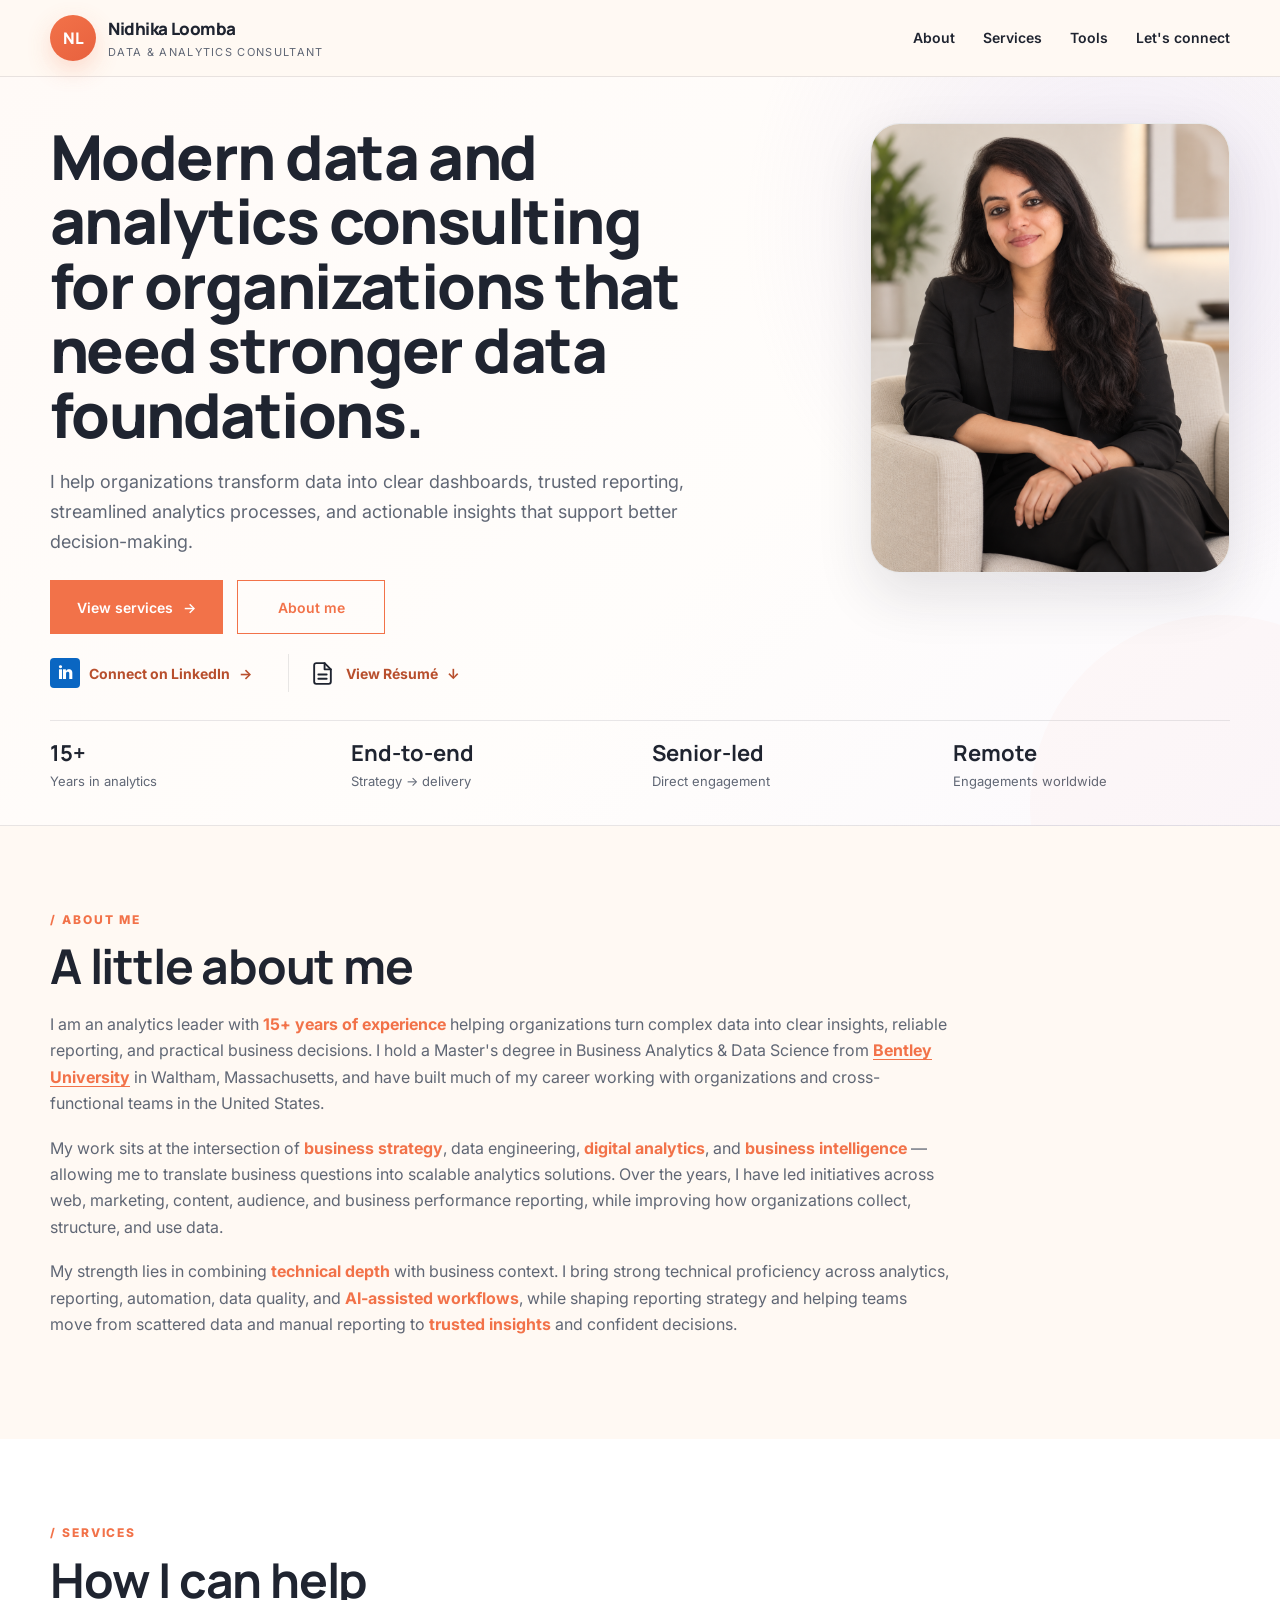
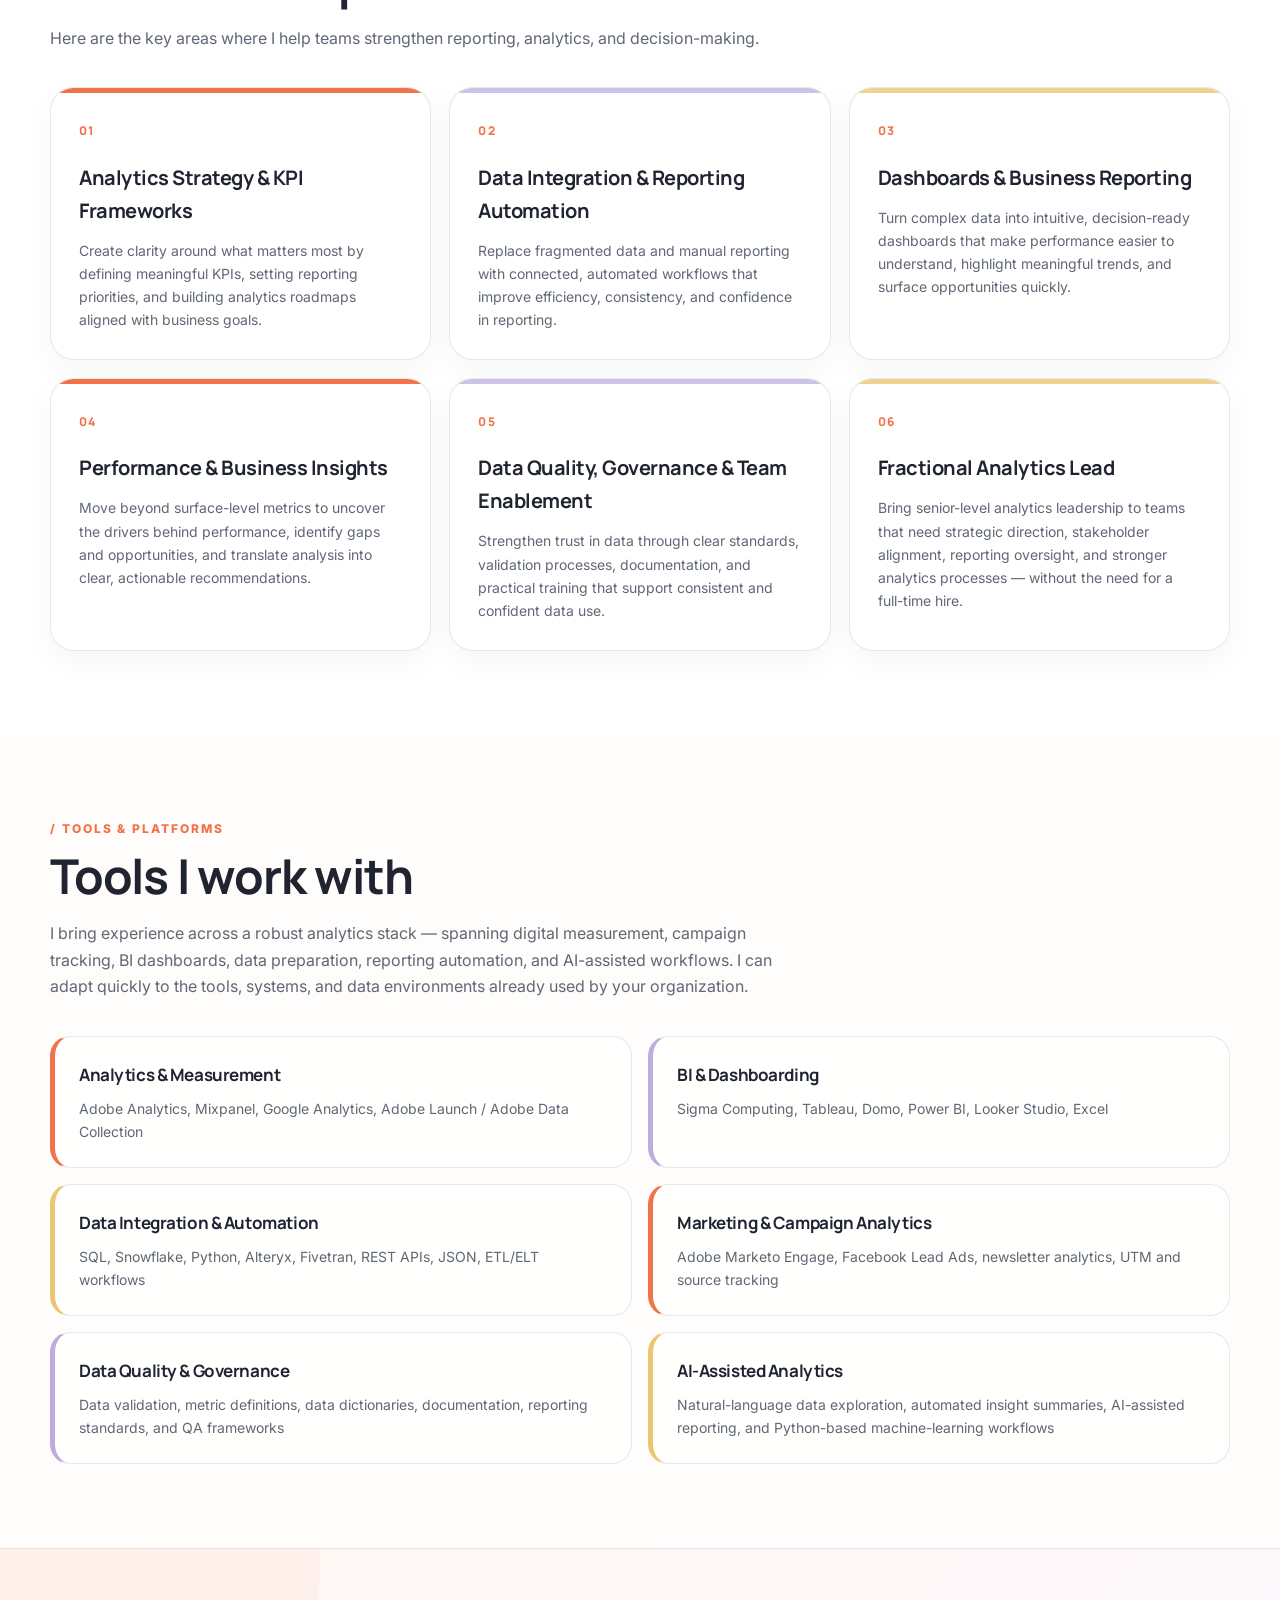
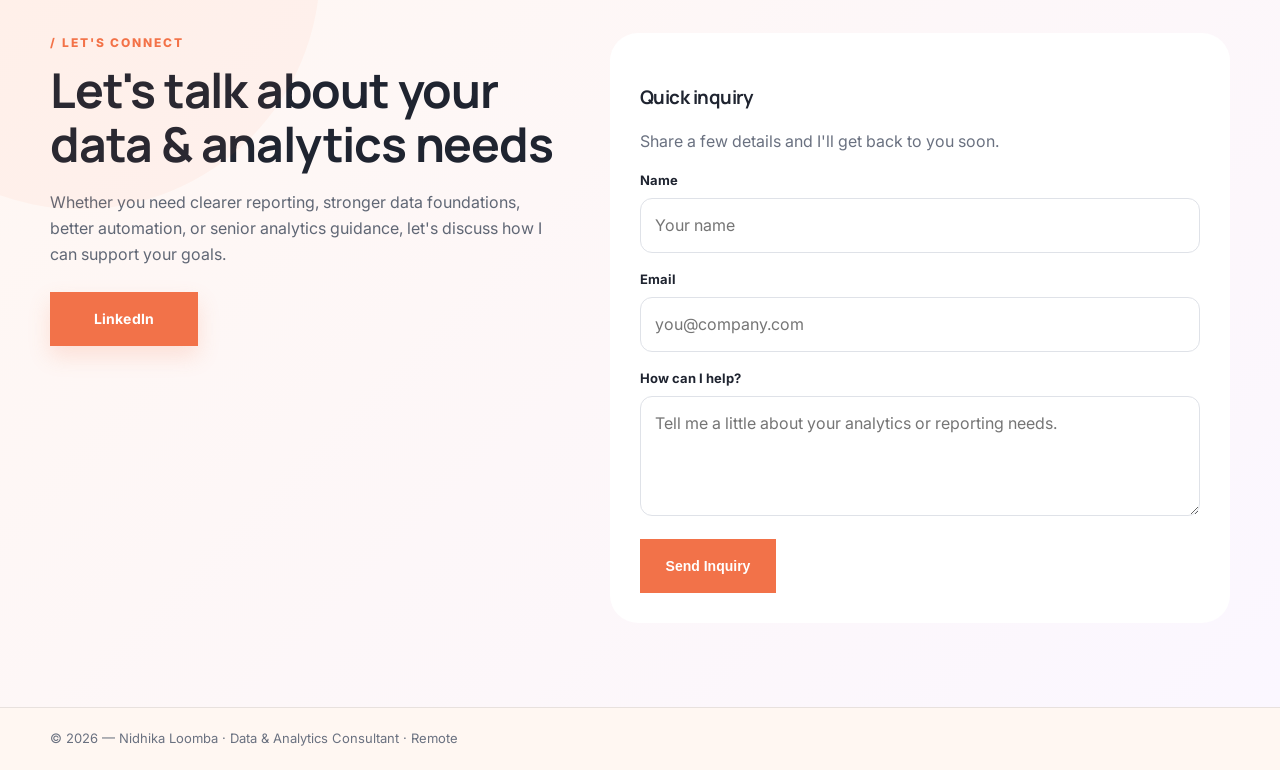
==== commit 0b8c556c: "Update index.html" ====
--- a/index.html
+++ b/index.html
@@ -1,767 +1,868 @@
-<!DOCTYPE html>
-<html lang="en">
-<head>
-  <meta charset="UTF-8" />
-  <meta name="viewport" content="width=device-width, initial-scale=1.0" />
-  <title>Nidhika Loomba — Data & Analytics Consultant</title>
-  <meta name="description" content="Data & analytics consulting across strategy, BI, reporting automation, data quality, AI-assisted analytics, and fractional analytics leadership." />
-
-  <link rel="preconnect" href="https://fonts.googleapis.com">
-  <link rel="preconnect" href="https://fonts.gstatic.com" crossorigin>
-  <link href="https://fonts.googleapis.com/css2?family=Inter:wght@400;500;600&family=Manrope:wght@500;600;700;800&display=swap" rel="stylesheet">
-
-  <style>
-    :root {
-      --tangerine: #F27249;
-      --wisteria: #BEACDF;
-      --saffron: #EDC470;
-      --ink: #1F2430;
-      --muted: #606775;
-      --cream: #FFF9F3;
-      --paper: #FFFFFF;
-      --line: rgba(31,36,48,.10);
-      --shadow: 0 18px 50px rgba(31,36,48,.08);
-      --radius: 24px;
-    }
-
-    * { box-sizing: border-box; }
-    html { scroll-behavior: smooth; }
-    body {
-      margin: 0;
-      font-family: "Inter", system-ui, -apple-system, BlinkMacSystemFont, "Segoe UI", sans-serif;
-      color: var(--ink);
-      background: var(--cream);
-      line-height: 1.65;
-    }
-
-    h1,h2,h3,.brand-name {
-      font-family: "Manrope", system-ui, sans-serif;
-      letter-spacing: -0.025em;
-    }
-
-    a { color: inherit; text-decoration: none; }
-    .inline-link {
-      color: var(--tangerine);
-      font-weight: 700;
-      text-decoration: underline;
-      text-underline-offset: 3px;
-    }
-    .accent {
-      color: var(--tangerine);
-      font-weight: 700;
-    }
-    .wrap { width: min(1180px, calc(100% - 40px)); margin: 0 auto; }
-
-    header {
-      position: sticky;
-      top: 0;
-      z-index: 20;
-      background: rgba(255,249,243,.9);
-      backdrop-filter: blur(16px);
-      border-bottom: 1px solid var(--line);
-    }
-    .nav {
-      min-height: 76px;
-      display: flex;
-      align-items: center;
-      justify-content: space-between;
-      gap: 24px;
-    }
-    .brand { display: flex; align-items: center; gap: 12px; }
-    .monogram {
-      width: 46px; height: 46px; border-radius: 50%;
-      display: grid; place-items: center;
-      background: linear-gradient(145deg, var(--tangerine), #e8613e);
-      color: white; font-family: "Manrope"; font-weight: 800;
-      box-shadow: 0 9px 24px rgba(242,114,73,.24);
-    }
-    .brand-name { font-size: 17px; font-weight: 800; }
-    .brand-role { font-size: 11px; color: var(--muted); text-transform: uppercase; letter-spacing: .12em; }
-    nav { display: flex; gap: 28px; font-size: 14px; font-weight: 600; }
-    nav a:hover { color: var(--tangerine); }
-
-    .hero {
-      position: relative;
-      overflow: hidden;
-      padding: 70px 0 72px;
-      background:
-        radial-gradient(circle at 88% 20%, rgba(190,172,223,.22), transparent 30%),
-        linear-gradient(135deg, #fffaf7 0%, #fffdfb 58%, #fbf9fd 100%);
-      border-bottom: 1px solid var(--line);
-    }
-    .hero:after {
-      content: "";
-      position: absolute;
-      width: 380px; height: 380px;
-      right: -130px; bottom: -170px;
-      border-radius: 50%;
-      background: rgba(242,114,73,.65);
-      opacity: .04;
-    }
-    .eyebrow {
-      display: inline-flex; align-items: center; gap: 8px;
-      margin-bottom: 20px;
-      font-size: 12px; font-weight: 700;
-      text-transform: uppercase; letter-spacing: .14em;
-      color: #9d4a30;
-      background: rgba(242,114,73,.10);
-      border: 1px solid rgba(242,114,73,.22);
-      padding: 8px 12px;
-      border-radius: 999px;
-    }
-
-  .hero-grid {
-    display: grid;
-    grid-template-columns: 1.15fr .85fr;
-    gap: 36px;
-    align-items: start;
-  }
-
-  .hero-copy {
-    padding-top: 2px;
-  }
-
-  .hero-photo-wrap {
-    display: flex;
-    justify-content: flex-end;
-    align-items: flex-start;
-  }
-
-  .hero-photo {
-    width: min(100%, 390px);
-    aspect-ratio: 4 / 5;
-    object-fit: cover;
-    object-position: center 8%;
-    border-radius: 30px;
-    border: 1px solid rgba(31,36,48,.10);
-    box-shadow: 0 22px 55px rgba(31,36,48,.12);
-    background: #fff;
-    margin-top: 0;
-  }
-
-    .hero h1 {
-      max-width: 930px;
-      margin: 0;
-      font-size: clamp(42px, 6vw, 74px);
-      line-height: 1.04;
-      font-weight: 800;
-    }
-    .hero h1 span { color: var(--tangerine); }
-    .hero p {
-      max-width: 760px;
-      margin: 26px 0 0;
-      font-size: 18px;
-      color: var(--muted);
-    }
-    .cta-row {
-      display: flex;
-      flex-wrap: wrap;
-      gap: 14px;
-      margin-top: 32px;
-    }
-    .cta-row .btn {
-      min-width: 148px;
-    }
-    .btn {
-      display: inline-flex;
-      align-items: center;
-      justify-content: center;
-      min-height: 54px;
-      padding: 0 26px;
-      border-radius: 0;
-      font-weight: 600;
-      font-size: 14px;
-      transition: background .2s ease, color .2s ease, border-color .2s ease;
-    }
-    .btn:hover { transform: none; }
-    .btn-primary {
-      background: var(--tangerine);
-      color: white;
-      border: 1.5px solid var(--tangerine);
-      box-shadow: none;
-    }
-    .btn-primary:hover {
-      background: #e96840;
-      border-color: #e96840;
-    }
-    .btn-secondary { background: white; border: 1px solid var(--line); }
-    .btn-lavender { background: var(--wisteria); color: #2b2436; }
-
-    .stats {
-      display: grid;
-      grid-template-columns: repeat(4, 1fr);
-      width: 100%;
-      margin-top: 38px;
-      border-top: 1px solid var(--line);
-      padding-top: 24px;
-      gap: 24px;
-    }
-    .stat {
-      min-width: 0;
-    }
-    .stat strong {
-      display: block;
-      font-family: "Manrope";
-      font-size: 22px;
-      line-height: 1.15;
-      margin-bottom: 5px;
-    }
-    .stat span {
-      display: block;
-      color: var(--muted);
-      font-size: 13px;
-      line-height: 1.45;
-    }
-
-    section { padding: 84px 0; }
-    .section-tag {
-      font-size: 12px; font-weight: 800; text-transform: uppercase;
-      letter-spacing: .16em; color: var(--tangerine); margin-bottom: 10px;
-    }
-    h2 { font-size: clamp(32px,4vw,48px); line-height: 1.12; margin: 0 0 18px; }
-    .lead { color: var(--muted); max-width: 760px; margin: 0 0 36px; }
-
-    .about-grid {
-      display: grid;
-      grid-template-columns: 1.35fr .65fr;
-      gap: 54px;
-      align-items: center;
-    }
-    .about-copy p { color: var(--muted); margin: 0 0 18px; }
-    .portrait {
-      min-height: 460px;
-      border-radius: 32px;
-      background:
-        linear-gradient(160deg, rgba(190,172,223,.78), rgba(237,196,112,.35)),
-        #f2edf9;
-      display: grid;
-      place-items: center;
-      border: 1px solid rgba(190,172,223,.55);
-      box-shadow: var(--shadow);
-      text-align: center;
-      padding: 30px;
-    }
-    .portrait .circle {
-      width: 110px; height: 110px; border-radius: 50%;
-      display: grid; place-items: center;
-      background: var(--tangerine); color: white;
-      font: 800 34px "Manrope";
-      margin: 0 auto 18px;
-    }
-    .portrait p { color: #4b4057; font-size: 14px; margin: 0; }
-
-    .services { background: #fff; }
-    .cards {
-      display: grid;
-      grid-template-columns: repeat(3, 1fr);
-      gap: 18px;
-    }
-    .card {
-      position: relative;
-      min-height: 245px;
-      padding: 28px;
-      background: var(--paper);
-      border: 1px solid var(--line);
-      border-radius: var(--radius);
-      box-shadow: 0 10px 32px rgba(31,36,48,.04);
-      overflow: hidden;
-    }
-    .card:before {
-      content: "";
-      position: absolute; top: 0; left: 0;
-      width: 100%; height: 5px;
-      background: var(--tangerine);
-    }
-    .card:nth-child(2):before,.card:nth-child(5):before { background: rgba(190,172,223,.75); }
-    .card:nth-child(3):before,.card:nth-child(6):before { background: rgba(237,196,112,.78); }
-    .num { font: 800 12px "Manrope"; letter-spacing: .12em; color: var(--tangerine); }
-    .card h3 { margin: 18px 0 12px; font-size: 20px; }
-    .card p { margin: 0; color: var(--muted); font-size: 14px; }
-
-    .tools {
-      background: #fffdfb;
-    }
-    .tool-grid {
-      display: grid; grid-template-columns: repeat(2, 1fr); gap: 16px;
-    }
-    .tool {
-      padding: 24px; border-radius: 20px; border: 1px solid var(--line); background: rgba(255,255,255,.75);
-    }
-    .tool h3 { margin: 0 0 8px; font-size: 17px; }
-    .tool p { margin: 0; color: var(--muted); font-size: 14px; }
-    .tool:nth-child(3n+1) { border-left: 5px solid var(--tangerine); }
-    .tool:nth-child(3n+2) { border-left: 5px solid var(--wisteria); }
-    .tool:nth-child(3n) { border-left: 5px solid var(--saffron); }
-
-    .contact {
-      background: linear-gradient(135deg, #fff7f2 0%, #fbf7ff 100%);
-      color: var(--ink);
-      position: relative;
-      overflow: hidden;
-      border-top: 1px solid var(--line);
-    }
-    .contact:before {
-      content: "";
-      position: absolute;
-      left: -160px; top: -220px;
-      width: 480px; height: 480px; border-radius: 50%;
-      background: var(--tangerine); opacity: .05;
-    }
-    .contact-grid { display: grid; grid-template-columns: .9fr 1.1fr; gap: 52px; align-items: start; }
-    .contact .section-tag { color: var(--tangerine); }
-    .contact p { color: var(--muted); }
-    .link-row {
-      display: flex;
-      gap: 12px;
-      flex-wrap: wrap;
-      margin-top: 24px;
-    }
-    .link-row .btn {
-      min-width: 148px;
-    }
-    .contact .btn-secondary { background: white; color: var(--ink); border-color: var(--line); }
-
-    form {
-      background: white;
-      padding: 30px;
-      border-radius: 28px;
-      color: var(--ink);
-    }
-    label { display: block; font-size: 13px; font-weight: 700; margin-bottom: 7px; }
-    input, textarea {
-      width: 100%;
-      border: 1px solid #dfe2e8;
-      border-radius: 12px;
-      padding: 13px 14px;
-      font: inherit;
-      outline: none;
-      background: #fff;
-      margin-bottom: 16px;
-    }
-    input:focus, textarea:focus {
-      border-color: var(--tangerine);
-      box-shadow: 0 0 0 4px rgba(242,114,73,.10);
-    }
-    textarea { min-height: 120px; resize: vertical; }
-    footer { background: #fff7f2; color: #6a7180; border-top: 1px solid var(--line); font-size: 13px; padding: 20px 0; }
-
-
-    .cta-row .btn-outline-tangerine,
-    .link-row .btn-outline-tangerine,
-    .contact .btn-outline-tangerine {
-      background: transparent !important;
-      color: var(--tangerine) !important;
-      border: 1.5px solid var(--tangerine) !important;
-      border-radius: 0 !important;
-      box-shadow: none !important;
-    }
-
-    .cta-row .btn-outline-tangerine:hover,
-    .link-row .btn-outline-tangerine:hover,
-    .contact .btn-outline-tangerine:hover {
-      background: rgba(242,114,73,.06) !important;
-      color: var(--tangerine) !important;
-      border-color: var(--tangerine) !important;
-    }
-
-
-    .btn-linkedin {
-      background: var(--tangerine) !important;
-      color: #fff !important;
-      border: 1.5px solid var(--tangerine) !important;
-      border-radius: 0 !important;
-      min-width: 168px;
-      font-weight: 700;
-      letter-spacing: .01em;
-      box-shadow: 0 10px 22px rgba(242,114,73,.18);
-    }
-
-    .btn-linkedin:hover {
-      background: #e96840 !important;
-      border-color: #e96840 !important;
-      color: #fff !important;
-    }
-
-    @media (max-width: 900px) {
-      nav { display: none; }
-      .about-grid, .contact-grid { grid-template-columns: 1fr; }
-      .cards { grid-template-columns: repeat(2,1fr); }
-      .stats { grid-template-columns: repeat(2,1fr); }
-      .portrait { min-height: 340px; }
-    }
-    @media (max-width: 620px) {
-      .wrap { width: min(100% - 28px, 1180px); }
-      .hero { padding: 42px 0 44px; }
-      .hero h1 { font-size: 40px; line-height: 1.05; }
-      .hero p { margin-top: 18px; font-size: 16px; line-height: 1.6; }
-      .cta-row { margin-top: 22px; gap: 10px; }
-      .btn { min-height: 44px; padding: 0 16px; }
-      .stats {
-        margin-top: 26px;
-        padding-top: 18px;
-        grid-template-columns: 1fr 1fr;
-        gap: 16px;
-      }
-      section { padding: 64px 0; }
-      .cards,.tool-grid { grid-template-columns: 1fr; }
-      .brand-role { display: none; }
-    }
-  </style>
-
-<style>
-@media (max-width: 620px) {
-  body {
-    font-size: 15px;
-  }
-
-  .wrap {
-    width: min(100% - 24px, 1180px);
-  }
-
-  header .nav {
-    min-height: 64px;
-    padding: 8px 0;
-  }
-
-  .brand {
-    gap: 10px;
-  }
-
-  .monogram {
-    width: 40px;
-    height: 40px;
-    font-size: 18px;
-  }
-
-  .brand-name {
-    font-size: 15px;
-  }
-
-  .brand-role {
-    display: none;
-  }
-
-  nav {
-    display: none !important;
-  }
-
-  .hero {
-    padding: 34px 0 36px;
-  }
-
-  .hero h1 {
-    font-size: 34px;
-    line-height: 1.08;
-    letter-spacing: -0.035em;
-  }
-
-  .hero p {
-    margin-top: 16px;
-    font-size: 15px;
-    line-height: 1.55;
-  }
-
-  .cta-row {
-    display: grid;
-    grid-template-columns: 1fr;
-    gap: 10px;
-    margin-top: 20px;
-  }
-
-  .cta-row .btn {
-    width: 100%;
-    min-height: 50px;
-    border-radius: 0;
-  }
-
-  .stats {
-    grid-template-columns: 1fr 1fr;
-    gap: 14px;
-    margin-top: 24px;
-    padding-top: 18px;
-  }
-
-  .stat strong {
-    font-size: 18px;
-  }
-
-  .stat span {
-    font-size: 12px;
-  }
-
-  section {
-    padding: 54px 0;
-  }
-
-  .section-tag {
-    margin-bottom: 8px;
-    font-size: 11px;
-  }
-
-  h2 {
-    font-size: 30px;
-    line-height: 1.15;
-    margin-bottom: 14px;
-  }
-
-  .lead {
-    margin-bottom: 26px;
-    font-size: 14px;
-    line-height: 1.6;
-  }
-
-  .about-grid {
-    grid-template-columns: 1fr;
-    gap: 28px;
-  }
-
-  .about-copy p {
-    font-size: 14px;
-    line-height: 1.65;
-    margin-bottom: 15px;
-  }
-
-  .portrait {
-    min-height: 300px;
-    border-radius: 24px;
-    padding: 24px;
-  }
-
-  .portrait .circle {
-    width: 90px;
-    height: 90px;
-    font-size: 28px;
-  }
-
-  .cards {
-    grid-template-columns: 1fr;
-    gap: 14px;
-  }
-
-  .card {
-    min-height: auto;
-    padding: 22px;
-    border-radius: 20px;
-  }
-
-  .card h3 {
-    font-size: 18px;
-    margin: 14px 0 10px;
-  }
-
-  .card p {
-    font-size: 13px;
-    line-height: 1.6;
-  }
-
-  .tool-grid {
-    grid-template-columns: 1fr;
-    gap: 12px;
-  }
-
-  .tool {
-    padding: 20px;
-    border-radius: 18px;
-  }
-
-  .tool h3 {
-    font-size: 16px;
-  }
-
-  .tool p {
-    font-size: 13px;
-    line-height: 1.55;
-  }
-
-  .contact-grid {
-    grid-template-columns: 1fr;
-    gap: 28px;
-  }
-
-  .link-row {
-    display: grid;
-    grid-template-columns: 1fr;
-    gap: 10px;
-  }
-
-  .link-row .btn {
-    width: 100%;
-    border-radius: 0;
-  }
-
-  form {
-    padding: 22px;
-    border-radius: 22px;
-  }
-
-  input, textarea {
-    font-size: 16px;
-    padding: 12px 13px;
-  }
-
-  form .btn {
-    width: 100%;
-  }
-
-  footer {
-    text-align: center;
-    font-size: 12px;
-    padding: 18px 0;
-  }
-
-
-  .hero-grid {
-    grid-template-columns: 1fr;
-    gap: 24px;
-  }
-
-  .hero-photo-wrap {
-    justify-content: center;
-    order: 2;
-  }
-
-  .hero-photo {
-    width: min(78vw, 320px);
-    border-radius: 24px;
-    object-position: center 8%;
-  }
-
-}
-</style>
-
-</head>
-<body>
-<header>
-  <div class="wrap nav">
-    <a class="brand" href="#home">
-      <div class="monogram">NL</div>
-      <div>
-        <div class="brand-name">Nidhika Loomba</div>
-        <div class="brand-role">Data & Analytics Consultant</div>
-      </div>
-    </a>
-    <nav>
-      <a href="#about">About</a>
-      <a href="#services">Services</a>
-      <a href="#tools">Tools</a>
-      <a href="#contact">Let's connect</a>
-    </nav>
-  </div>
-</header>
-
-<main>
-<section id="home" class="hero">
-  <div class="wrap">
-    <div class="hero-grid">
-      <div class="hero-copy">
-<h1>Modern data and analytics consulting for organizations that need stronger data foundations.</h1>
-    <p>I help organizations transform data into clear dashboards, trusted reporting, streamlined analytics processes, and actionable insights that support better decision-making.</p>
-    <div class="cta-row">
-      <a class="btn btn-primary" href="#contact">Let's connect</a>
-      <a class="btn btn-outline-tangerine" href="#services">View services</a>
-      <a class="btn btn-outline-tangerine" href="#about">About me</a>
-    </div>
-      </div>
-      <div class="hero-photo-wrap">
-        <img
-        class="hero-photo"
-        src="[data-uri]